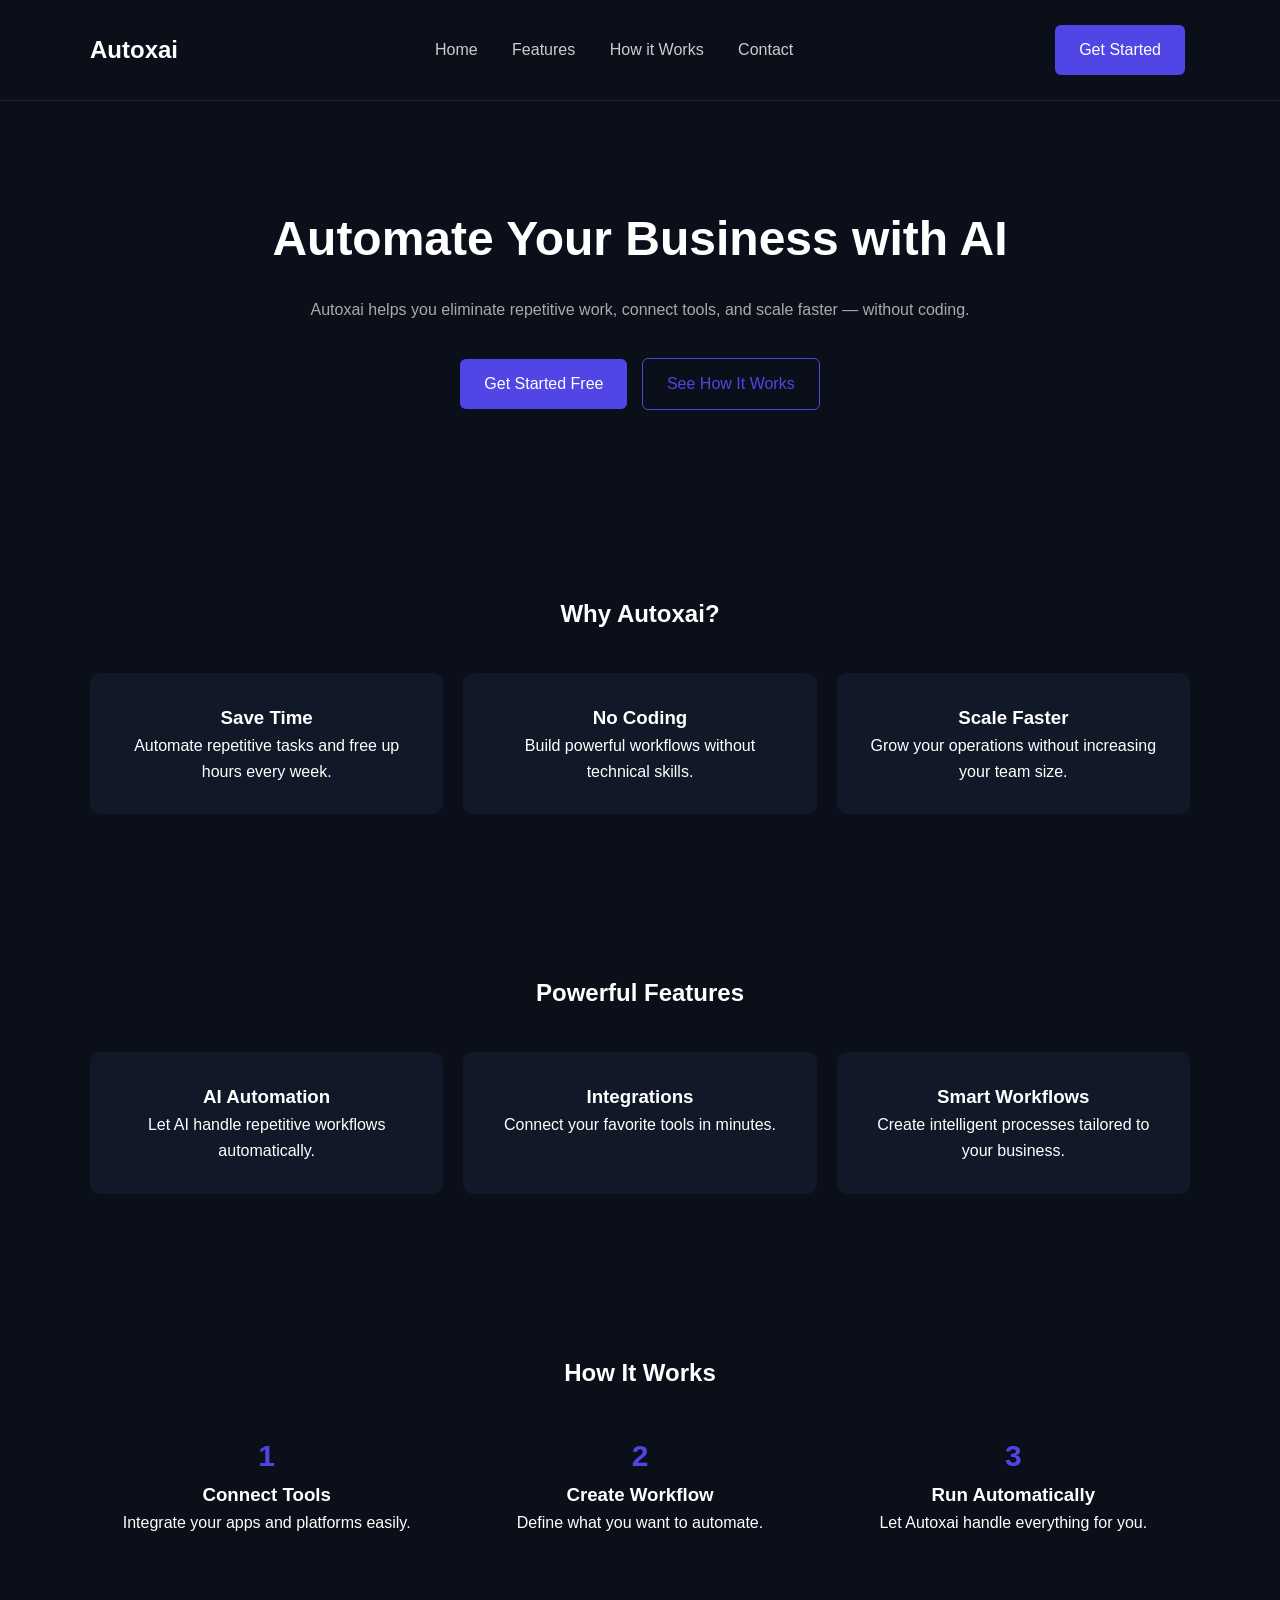
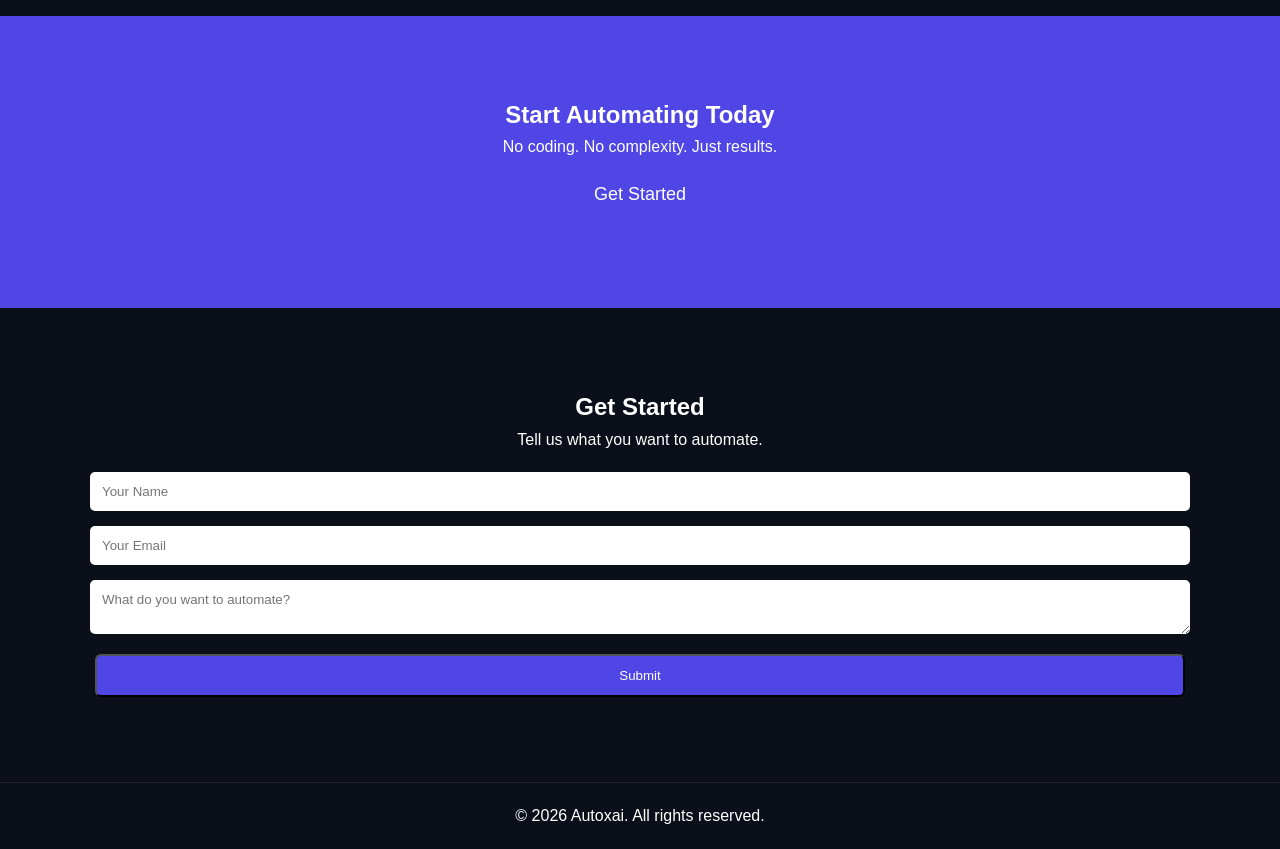
==== index.html @ 062aadf1 "New high converting homepage" ====
<!DOCTYPE html>
<html lang="en">
<head>
  <meta charset="UTF-8" />
  <meta name="viewport" content="width=device-width, initial-scale=1.0"/>
  <title>Autoxai - AI Automation Platform</title>
  <meta name="description" content="Automate your workflows with AI. Save time, scale faster with Autoxai." />
  <link rel="stylesheet" href="css/style.css" />
</head>

<body>

<!-- NAVBAR -->
<header class="navbar">
  <div class="container nav-content">
    <h2 class="logo">Autoxai</h2>
    <nav>
      <a href="#">Home</a>
      <a href="#features">Features</a>
      <a href="#how">How it Works</a>
      <a href="#contact">Contact</a>
    </nav>
    <a href="#contact" class="btn primary">Get Started</a>
  </div>
</header>

<!-- HERO -->
<section class="hero">
  <div class="container hero-content">
    <h1>Automate Your Business with AI</h1>
    <p>
      Autoxai helps you eliminate repetitive work, connect tools, and scale faster — without coding.
    </p>
    <div class="hero-buttons">
      <a href="#contact" class="btn primary">Get Started Free</a>
      <a href="#how" class="btn secondary">See How It Works</a>
    </div>
  </div>
</section>

<!-- VALUE -->
<section class="value">
  <div class="container">
    <h2>Why Autoxai?</h2>
    <div class="value-grid">
      <div class="card">
        <h3>Save Time</h3>
        <p>Automate repetitive tasks and free up hours every week.</p>
      </div>
      <div class="card">
        <h3>No Coding</h3>
        <p>Build powerful workflows without technical skills.</p>
      </div>
      <div class="card">
        <h3>Scale Faster</h3>
        <p>Grow your operations without increasing your team size.</p>
      </div>
    </div>
  </div>
</section>

<!-- FEATURES -->
<section id="features" class="features">
  <div class="container">
    <h2>Powerful Features</h2>
    <div class="features-grid">
      <div class="card">
        <h3>AI Automation</h3>
        <p>Let AI handle repetitive workflows automatically.</p>
      </div>
      <div class="card">
        <h3>Integrations</h3>
        <p>Connect your favorite tools in minutes.</p>
      </div>
      <div class="card">
        <h3>Smart Workflows</h3>
        <p>Create intelligent processes tailored to your business.</p>
      </div>
    </div>
  </div>
</section>

<!-- HOW IT WORKS -->
<section id="how" class="how">
  <div class="container">
    <h2>How It Works</h2>
    <div class="steps">
      <div class="step">
        <span>1</span>
        <h3>Connect Tools</h3>
        <p>Integrate your apps and platforms easily.</p>
      </div>
      <div class="step">
        <span>2</span>
        <h3>Create Workflow</h3>
        <p>Define what you want to automate.</p>
      </div>
      <div class="step">
        <span>3</span>
        <h3>Run Automatically</h3>
        <p>Let Autoxai handle everything for you.</p>
      </div>
    </div>
  </div>
</section>

<!-- CTA -->
<section class="cta">
  <div class="container">
    <h2>Start Automating Today</h2>
    <p>No coding. No complexity. Just results.</p>
    <a href="#contact" class="btn primary large">Get Started</a>
  </div>
</section>

<!-- CONTACT -->
<section id="contact" class="contact">
  <div class="container">
    <h2>Get Started</h2>
    <p>Tell us what you want to automate.</p>

    <form id="contactForm">
      <input type="text" placeholder="Your Name" required />
      <input type="email" placeholder="Your Email" required />
      <textarea placeholder="What do you want to automate?" required></textarea>
      <button type="submit" class="btn primary">Submit</button>
    </form>
  </div>
</section>

<!-- FOOTER -->
<footer>
  <div class="container">
    <p>© 2026 Autoxai. All rights reserved.</p>
  </div>
</footer>

<script src="js/script.js"></script>
</body>
</html>
---- css/style.css ----
* {
  margin: 0;
  padding: 0;
  box-sizing: border-box;
  font-family: Arial, sans-serif;
}

body {
  background: #0b0f19;
  color: #fff;
  line-height: 1.6;
}

.container {
  width: 90%;
  max-width: 1100px;
  margin: auto;
}

.navbar {
  background: #0b0f19;
  padding: 20px 0;
  border-bottom: 1px solid #222;
}

.nav-content {
  display: flex;
  justify-content: space-between;
  align-items: center;
}

nav a {
  margin: 0 15px;
  color: #ccc;
  text-decoration: none;
}

nav a:hover {
  color: #fff;
}

.logo {
  color: #fff;
}

.hero {
  text-align: center;
  padding: 100px 20px;
}

.hero h1 {
  font-size: 48px;
  margin-bottom: 20px;
}

.hero p {
  color: #aaa;
  margin-bottom: 30px;
}

.btn {
  padding: 12px 24px;
  text-decoration: none;
  border-radius: 6px;
  margin: 5px;
  display: inline-block;
}

.primary {
  background: #4f46e5;
  color: #fff;
}

.secondary {
  border: 1px solid #4f46e5;
  color: #4f46e5;
}

.large {
  padding: 15px 35px;
  font-size: 18px;
}

.value, .features, .how, .cta, .contact {
  padding: 80px 20px;
  text-align: center;
}

.value-grid, .features-grid {
  display: flex;
  gap: 20px;
  margin-top: 40px;
}

.card {
  background: #111827;
  padding: 30px;
  border-radius: 10px;
  flex: 1;
}

.steps {
  display: flex;
  gap: 20px;
  margin-top: 40px;
}

.step {
  flex: 1;
}

.step span {
  font-size: 30px;
  font-weight: bold;
  color: #4f46e5;
}

.cta {
  background: #4f46e5;
}

.contact form {
  display: flex;
  flex-direction: column;
  gap: 15px;
  margin-top: 20px;
}

input, textarea {
  padding: 12px;
  border-radius: 5px;
  border: none;
}

footer {
  text-align: center;
  padding: 20px;
  border-top: 1px solid #222;
}
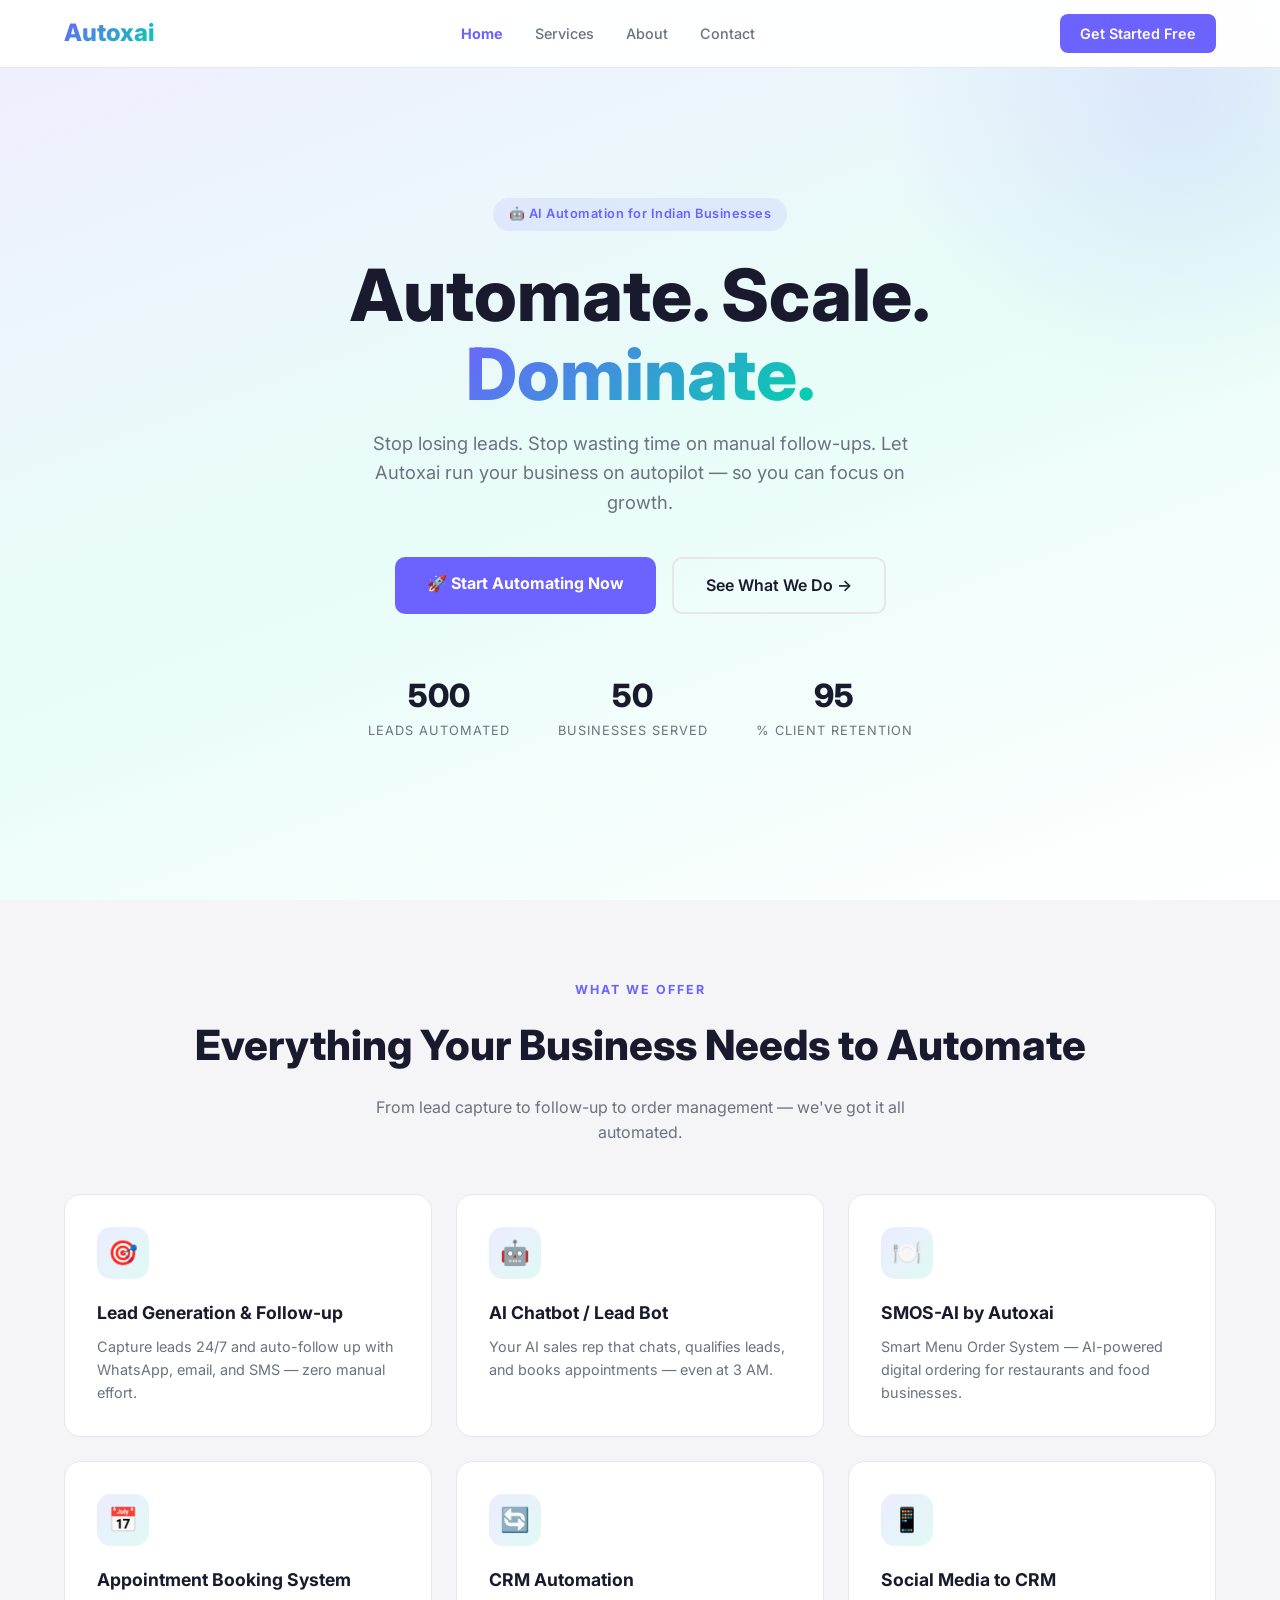
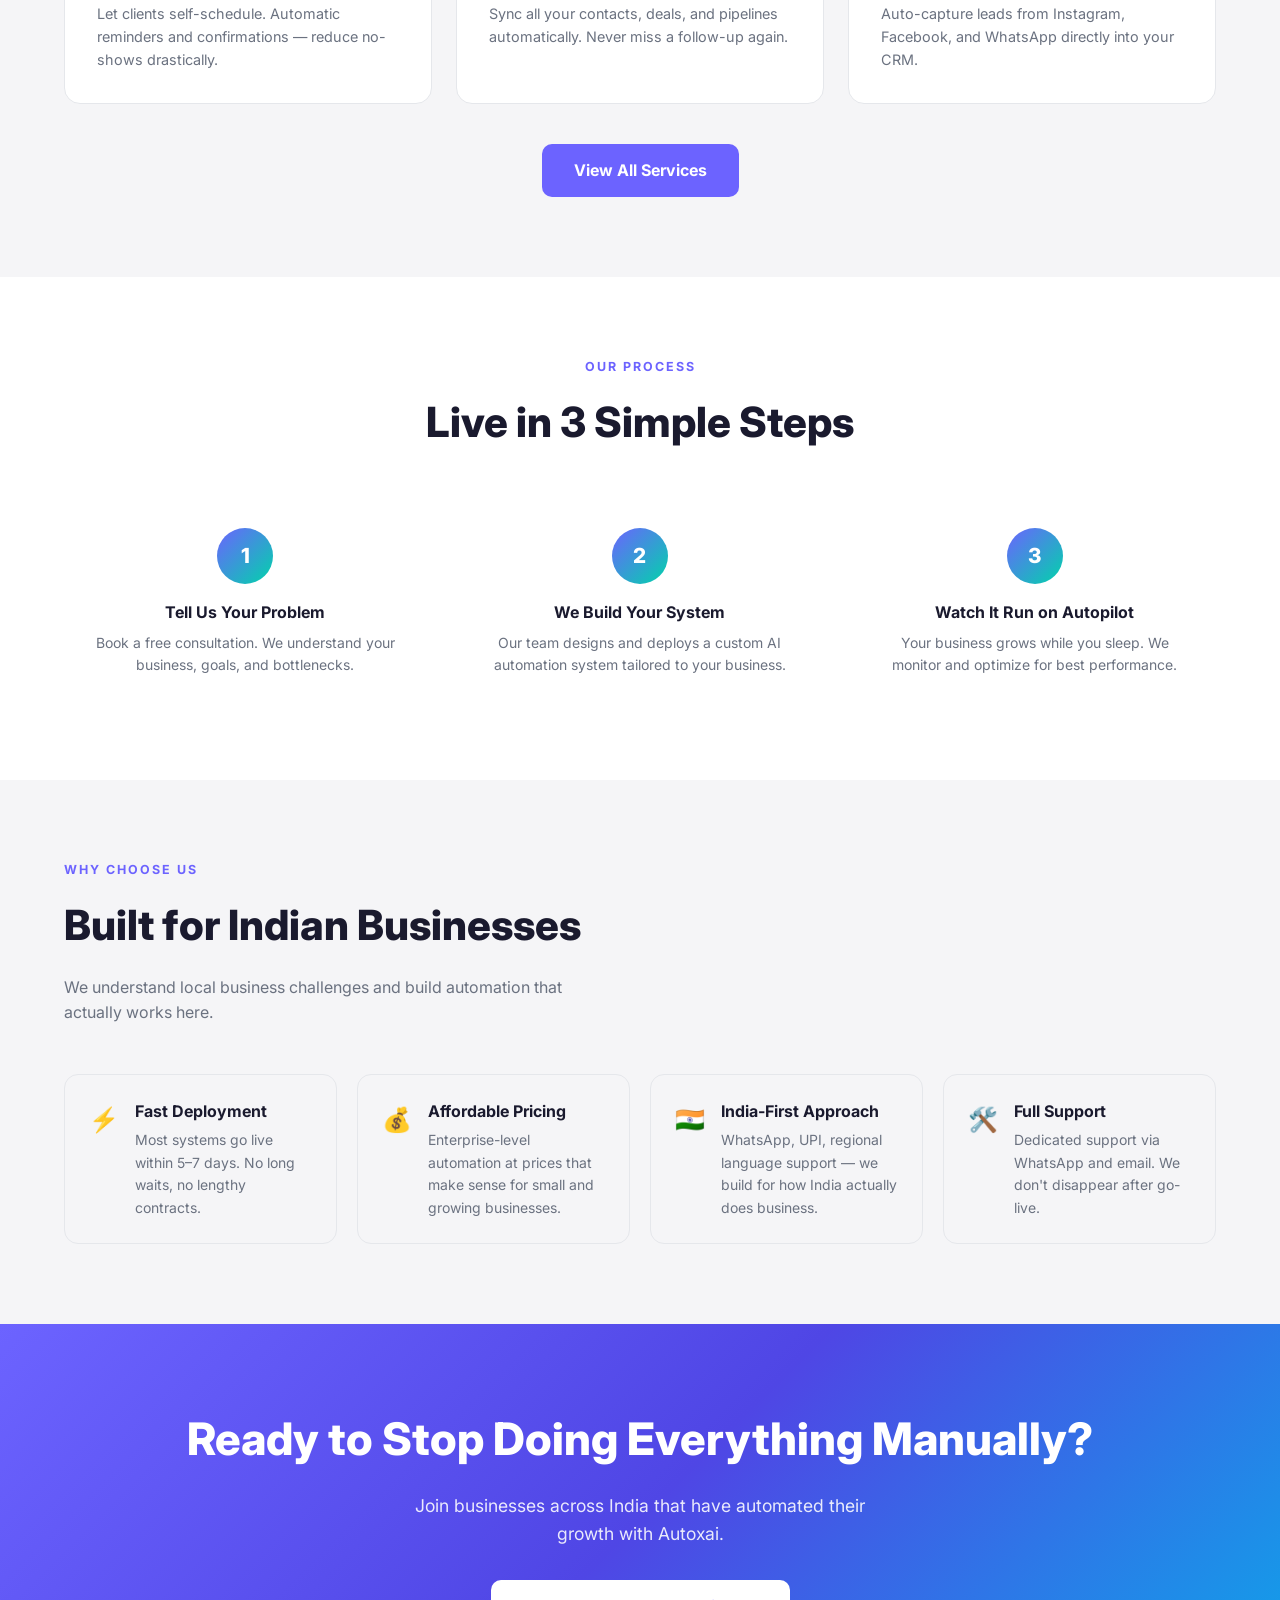
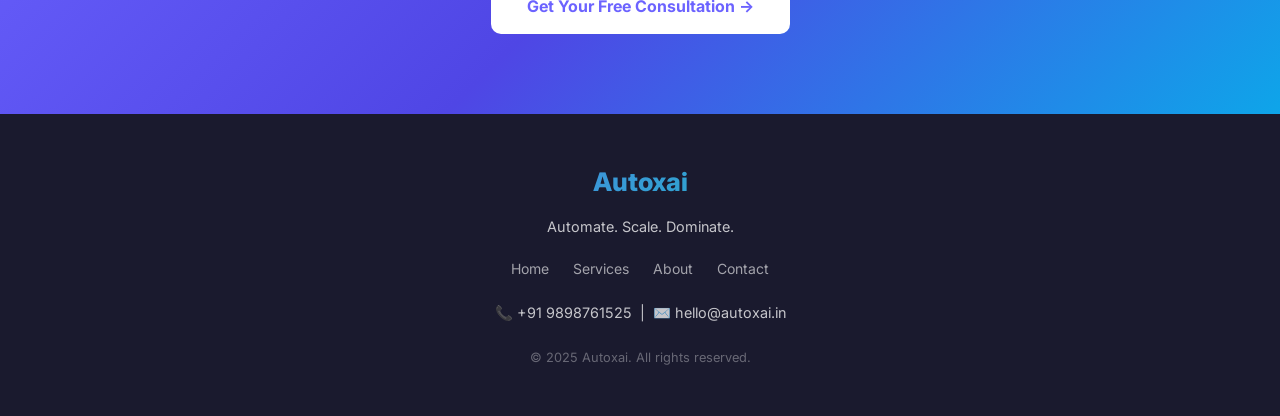
==== commit 67bc7860: "full website updated" ====
--- a/index.html
+++ b/index.html
@@ -2,137 +2,182 @@
 <html lang="en">
 <head>
   <meta charset="UTF-8" />
-  <meta name="viewport" content="width=device-width, initial-scale=1.0"/>
-  <title>Autoxai - AI Automation Platform</title>
-  <meta name="description" content="Automate your workflows with AI. Save time, scale faster with Autoxai." />
+  <meta name="viewport" content="width=device-width, initial-scale=1.0" />
+  <title>Autoxai — Automate. Scale. Dominate.</title>
+  <meta name="description" content="Autoxai helps Indian businesses automate lead generation, chatbots, CRM, and more with AI-powered solutions." />
   <link rel="stylesheet" href="css/style.css" />
+  <link rel="preconnect" href="https://fonts.googleapis.com" />
+  <link href="https://fonts.googleapis.com/css2?family=Inter:wght@400;500;600;700;800&display=swap" rel="stylesheet" />
 </head>
-
 <body>
 
-<!-- NAVBAR -->
-<header class="navbar">
-  <div class="container nav-content">
-    <h2 class="logo">Autoxai</h2>
-    <nav>
-      <a href="#">Home</a>
-      <a href="#features">Features</a>
-      <a href="#how">How it Works</a>
-      <a href="#contact">Contact</a>
-    </nav>
-    <a href="#contact" class="btn primary">Get Started</a>
-  </div>
-</header>
+<nav>
+  <a href="index.html" class="logo">Autox<span style="color:var(--accent2)">ai</span></a>
+  <ul class="nav-links">
+    <li><a href="index.html">Home</a></li>
+    <li><a href="services.html">Services</a></li>
+    <li><a href="about.html">About</a></li>
+    <li><a href="contact.html">Contact</a></li>
+  </ul>
+  <a href="https://forms.gle/krrC5YGLVL2bGuEB9" target="_blank" class="nav-cta">Get Started Free</a>
+  <button class="hamburger" aria-label="Menu">
+    <span></span><span></span><span></span>
+  </button>
+</nav>
 
 <!-- HERO -->
 <section class="hero">
-  <div class="container hero-content">
-    <h1>Automate Your Business with AI</h1>
-    <p>
-      Autoxai helps you eliminate repetitive work, connect tools, and scale faster — without coding.
-    </p>
-    <div class="hero-buttons">
-      <a href="#contact" class="btn primary">Get Started Free</a>
-      <a href="#how" class="btn secondary">See How It Works</a>
+  <div>
+    <div class="hero-badge">🤖 AI Automation for Indian Businesses</div>
+    <h1>Automate. Scale.<br /><span>Dominate.</span></h1>
+    <p>Stop losing leads. Stop wasting time on manual follow-ups. Let Autoxai run your business on autopilot — so you can focus on growth.</p>
+    <div class="hero-btns">
+      <a href="https://forms.gle/krrC5YGLVL2bGuEB9" target="_blank" class="btn-primary">🚀 Start Automating Now</a>
+      <a href="services.html" class="btn-secondary">See What We Do →</a>
     </div>
-  </div>
-</section>
-
-<!-- VALUE -->
-<section class="value">
-  <div class="container">
-    <h2>Why Autoxai?</h2>
-    <div class="value-grid">
-      <div class="card">
-        <h3>Save Time</h3>
-        <p>Automate repetitive tasks and free up hours every week.</p>
+    <div class="hero-stats">
+      <div class="stat-item">
+        <div class="stat-num" data-target="500">0</div>
+        <div class="stat-label">Leads Automated</div>
       </div>
-      <div class="card">
-        <h3>No Coding</h3>
-        <p>Build powerful workflows without technical skills.</p>
+      <div class="stat-item">
+        <div class="stat-num" data-target="50">0</div>
+        <div class="stat-label">Businesses Served</div>
       </div>
-      <div class="card">
-        <h3>Scale Faster</h3>
-        <p>Grow your operations without increasing your team size.</p>
+      <div class="stat-item">
+        <div class="stat-num" data-target="95">0</div>
+        <div class="stat-label">% Client Retention</div>
       </div>
     </div>
   </div>
 </section>
 
-<!-- FEATURES -->
-<section id="features" class="features">
-  <div class="container">
-    <h2>Powerful Features</h2>
-    <div class="features-grid">
-      <div class="card">
-        <h3>AI Automation</h3>
-        <p>Let AI handle repetitive workflows automatically.</p>
+<!-- SERVICES PREVIEW -->
+<section class="services-bg">
+  <div class="section-head center">
+    <div class="section-label">What We Offer</div>
+    <h2 class="section-title">Everything Your Business Needs to Automate</h2>
+    <p class="section-sub">From lead capture to follow-up to order management — we've got it all automated.</p>
+  </div>
+  <div class="services-grid">
+    <div class="service-card">
+      <div class="service-icon">🎯</div>
+      <h3>Lead Generation & Follow-up</h3>
+      <p>Capture leads 24/7 and auto-follow up with WhatsApp, email, and SMS — zero manual effort.</p>
+    </div>
+    <div class="service-card">
+      <div class="service-icon">🤖</div>
+      <h3>AI Chatbot / Lead Bot</h3>
+      <p>Your AI sales rep that chats, qualifies leads, and books appointments — even at 3 AM.</p>
+    </div>
+    <div class="service-card">
+      <div class="service-icon">🍽️</div>
+      <h3>SMOS-AI by Autoxai</h3>
+      <p>Smart Menu Order System — AI-powered digital ordering for restaurants and food businesses.</p>
+    </div>
+    <div class="service-card">
+      <div class="service-icon">📅</div>
+      <h3>Appointment Booking System</h3>
+      <p>Let clients self-schedule. Automatic reminders and confirmations — reduce no-shows drastically.</p>
+    </div>
+    <div class="service-card">
+      <div class="service-icon">🔄</div>
+      <h3>CRM Automation</h3>
+      <p>Sync all your contacts, deals, and pipelines automatically. Never miss a follow-up again.</p>
+    </div>
+    <div class="service-card">
+      <div class="service-icon">📱</div>
+      <h3>Social Media to CRM</h3>
+      <p>Auto-capture leads from Instagram, Facebook, and WhatsApp directly into your CRM.</p>
+    </div>
+  </div>
+  <div style="text-align:center; margin-top:2.5rem;">
+    <a href="services.html" class="btn-primary">View All Services</a>
+  </div>
+</section>
+
+<!-- HOW IT WORKS -->
+<section>
+  <div class="section-head center">
+    <div class="section-label">Our Process</div>
+    <h2 class="section-title">Live in 3 Simple Steps</h2>
+  </div>
+  <div class="steps">
+    <div class="step">
+      <div class="step-num">1</div>
+      <h3>Tell Us Your Problem</h3>
+      <p>Book a free consultation. We understand your business, goals, and bottlenecks.</p>
+    </div>
+    <div class="step">
+      <div class="step-num">2</div>
+      <h3>We Build Your System</h3>
+      <p>Our team designs and deploys a custom AI automation system tailored to your business.</p>
+    </div>
+    <div class="step">
+      <div class="step-num">3</div>
+      <h3>Watch It Run on Autopilot</h3>
+      <p>Your business grows while you sleep. We monitor and optimize for best performance.</p>
+    </div>
+  </div>
+</section>
+
+<!-- WHY AUTOXAI -->
+<section class="services-bg">
+  <div class="section-head">
+    <div class="section-label">Why Choose Us</div>
+    <h2 class="section-title">Built for Indian Businesses</h2>
+    <p class="section-sub">We understand local business challenges and build automation that actually works here.</p>
+  </div>
+  <div class="why-grid">
+    <div class="why-card">
+      <div class="why-icon">⚡</div>
+      <div>
+        <h4>Fast Deployment</h4>
+        <p>Most systems go live within 5–7 days. No long waits, no lengthy contracts.</p>
       </div>
-      <div class="card">
-        <h3>Integrations</h3>
-        <p>Connect your favorite tools in minutes.</p>
+    </div>
+    <div class="why-card">
+      <div class="why-icon">💰</div>
+      <div>
+        <h4>Affordable Pricing</h4>
+        <p>Enterprise-level automation at prices that make sense for small and growing businesses.</p>
       </div>
-      <div class="card">
-        <h3>Smart Workflows</h3>
-        <p>Create intelligent processes tailored to your business.</p>
+    </div>
+    <div class="why-card">
+      <div class="why-icon">🇮🇳</div>
+      <div>
+        <h4>India-First Approach</h4>
+        <p>WhatsApp, UPI, regional language support — we build for how India actually does business.</p>
+      </div>
+    </div>
+    <div class="why-card">
+      <div class="why-icon">🛠️</div>
+      <div>
+        <h4>Full Support</h4>
+        <p>Dedicated support via WhatsApp and email. We don't disappear after go-live.</p>
       </div>
     </div>
   </div>
 </section>
 
-<!-- HOW IT WORKS -->
-<section id="how" class="how">
-  <div class="container">
-    <h2>How It Works</h2>
-    <div class="steps">
-      <div class="step">
-        <span>1</span>
-        <h3>Connect Tools</h3>
-        <p>Integrate your apps and platforms easily.</p>
-      </div>
-      <div class="step">
-        <span>2</span>
-        <h3>Create Workflow</h3>
-        <p>Define what you want to automate.</p>
-      </div>
-      <div class="step">
-        <span>3</span>
-        <h3>Run Automatically</h3>
-        <p>Let Autoxai handle everything for you.</p>
-      </div>
-    </div>
-  </div>
+<!-- CTA STRIP -->
+<section class="cta-section">
+  <h2>Ready to Stop Doing Everything Manually?</h2>
+  <p>Join businesses across India that have automated their growth with Autoxai.</p>
+  <a href="https://forms.gle/krrC5YGLVL2bGuEB9" target="_blank" class="btn-white">Get Your Free Consultation →</a>
 </section>
 
-<!-- CTA -->
-<section class="cta">
-  <div class="container">
-    <h2>Start Automating Today</h2>
-    <p>No coding. No complexity. Just results.</p>
-    <a href="#contact" class="btn primary large">Get Started</a>
+<footer>
+  <div class="footer-logo">Autoxai</div>
+  <p>Automate. Scale. Dominate.</p>
+  <div class="footer-links">
+    <a href="index.html">Home</a>
+    <a href="services.html">Services</a>
+    <a href="about.html">About</a>
+    <a href="contact.html">Contact</a>
   </div>
-</section>
-
-<!-- CONTACT -->
-<section id="contact" class="contact">
-  <div class="container">
-    <h2>Get Started</h2>
-    <p>Tell us what you want to automate.</p>
-
-    <form id="contactForm">
-      <input type="text" placeholder="Your Name" required />
-      <input type="email" placeholder="Your Email" required />
-      <textarea placeholder="What do you want to automate?" required></textarea>
-      <button type="submit" class="btn primary">Submit</button>
-    </form>
-  </div>
-</section>
-
-<!-- FOOTER -->
-<footer>
-  <div class="container">
-    <p>© 2026 Autoxai. All rights reserved.</p>
-  </div>
+  <p>📞 +91 9898761525 &nbsp;|&nbsp; ✉️ hello@autoxai.in</p>
+  <div class="footer-bottom">© 2025 Autoxai. All rights reserved.</div>
 </footer>
 
 <script src="js/script.js"></script>
--- a/css/style.css
+++ b/css/style.css
@@ -1,139 +1,348 @@
-* {
-  margin: 0;
-  padding: 0;
-  box-sizing: border-box;
-  font-family: Arial, sans-serif;
-}
+* { margin: 0; padding: 0; box-sizing: border-box; }
+
+:root {
+  --black: #0a0a0a;
+  --white: #ffffff;
+  --accent: #6c63ff;
+  --accent2: #00d4aa;
+  --gray: #f5f5f7;
+  --text: #1a1a2e;
+  --muted: #6b7280;
+  --card-bg: #ffffff;
+  --border: #e5e7eb;
+}
+
+html { scroll-behavior: smooth; }
 
 body {
-  background: #0b0f19;
-  color: #fff;
+  font-family: 'Inter', -apple-system, sans-serif;
+  color: var(--text);
+  background: var(--white);
   line-height: 1.6;
 }
 
-.container {
-  width: 90%;
-  max-width: 1100px;
-  margin: auto;
-}
-
-.navbar {
-  background: #0b0f19;
-  padding: 20px 0;
-  border-bottom: 1px solid #222;
-}
-
-.nav-content {
-  display: flex;
-  justify-content: space-between;
-  align-items: center;
-}
-
-nav a {
-  margin: 0 15px;
-  color: #ccc;
-  text-decoration: none;
-}
-
-nav a:hover {
-  color: #fff;
+a { text-decoration: none; color: inherit; }
+img { max-width: 100%; }
+
+/* NAV */
+nav {
+  position: fixed; top: 0; width: 100%; z-index: 999;
+  background: rgba(255,255,255,0.95);
+  backdrop-filter: blur(12px);
+  border-bottom: 1px solid var(--border);
+  padding: 0 5%;
+  display: flex; align-items: center; justify-content: space-between;
+  height: 68px;
 }
 
 .logo {
-  color: #fff;
-}
-
+  font-size: 1.5rem; font-weight: 800;
+  background: linear-gradient(135deg, var(--accent), var(--accent2));
+  -webkit-background-clip: text; -webkit-text-fill-color: transparent;
+  background-clip: text;
+}
+
+.nav-links { display: flex; gap: 2rem; list-style: none; }
+.nav-links a { font-size: 0.9rem; font-weight: 500; color: var(--muted); transition: color 0.2s; }
+.nav-links a:hover { color: var(--accent); }
+
+.nav-cta {
+  background: var(--accent); color: white;
+  padding: 0.5rem 1.25rem; border-radius: 8px;
+  font-size: 0.9rem; font-weight: 600;
+  transition: transform 0.2s, box-shadow 0.2s;
+}
+.nav-cta:hover { transform: translateY(-1px); box-shadow: 0 4px 20px rgba(108,99,255,0.35); }
+
+.hamburger { display: none; flex-direction: column; gap: 5px; cursor: pointer; background: none; border: none; }
+.hamburger span { width: 24px; height: 2px; background: var(--text); border-radius: 2px; transition: 0.3s; }
+
+/* HERO */
 .hero {
-  text-align: center;
-  padding: 100px 20px;
+  min-height: 100vh;
+  display: flex; align-items: center; justify-content: center;
+  text-align: center;
+  padding: 100px 5% 60px;
+  background: linear-gradient(160deg, #f0eeff 0%, #e8fdf8 50%, #ffffff 100%);
+  position: relative; overflow: hidden;
+}
+
+.hero::before {
+  content: '';
+  position: absolute; top: -200px; right: -200px;
+  width: 600px; height: 600px;
+  background: radial-gradient(circle, rgba(108,99,255,0.12) 0%, transparent 70%);
+  border-radius: 50%;
+}
+
+.hero-badge {
+  display: inline-flex; align-items: center; gap: 6px;
+  background: rgba(108,99,255,0.1); color: var(--accent);
+  padding: 6px 16px; border-radius: 100px;
+  font-size: 0.8rem; font-weight: 600; letter-spacing: 0.5px;
+  margin-bottom: 1.5rem;
 }
 
 .hero h1 {
-  font-size: 48px;
-  margin-bottom: 20px;
+  font-size: clamp(2.5rem, 6vw, 4.5rem);
+  font-weight: 800; line-height: 1.1;
+  color: var(--text);
+  margin-bottom: 1rem;
+}
+
+.hero h1 span {
+  background: linear-gradient(135deg, var(--accent), var(--accent2));
+  -webkit-background-clip: text; -webkit-text-fill-color: transparent;
+  background-clip: text;
 }
 
 .hero p {
-  color: #aaa;
-  margin-bottom: 30px;
-}
-
-.btn {
-  padding: 12px 24px;
-  text-decoration: none;
-  border-radius: 6px;
-  margin: 5px;
+  font-size: 1.15rem; color: var(--muted);
+  max-width: 560px; margin: 0 auto 2.5rem;
+}
+
+.hero-btns { display: flex; gap: 1rem; justify-content: center; flex-wrap: wrap; }
+
+.btn-primary {
+  background: var(--accent); color: white;
+  padding: 0.85rem 2rem; border-radius: 10px;
+  font-weight: 700; font-size: 1rem;
+  transition: transform 0.2s, box-shadow 0.2s;
   display: inline-block;
 }
-
-.primary {
-  background: #4f46e5;
-  color: #fff;
-}
-
-.secondary {
-  border: 1px solid #4f46e5;
-  color: #4f46e5;
-}
-
-.large {
-  padding: 15px 35px;
-  font-size: 18px;
-}
-
-.value, .features, .how, .cta, .contact {
-  padding: 80px 20px;
-  text-align: center;
-}
-
-.value-grid, .features-grid {
-  display: flex;
-  gap: 20px;
-  margin-top: 40px;
-}
-
-.card {
-  background: #111827;
-  padding: 30px;
-  border-radius: 10px;
-  flex: 1;
-}
-
-.steps {
-  display: flex;
-  gap: 20px;
-  margin-top: 40px;
-}
-
-.step {
-  flex: 1;
-}
-
-.step span {
-  font-size: 30px;
-  font-weight: bold;
-  color: #4f46e5;
-}
-
-.cta {
-  background: #4f46e5;
-}
-
-.contact form {
-  display: flex;
-  flex-direction: column;
-  gap: 15px;
-  margin-top: 20px;
-}
-
-input, textarea {
-  padding: 12px;
-  border-radius: 5px;
-  border: none;
-}
-
+.btn-primary:hover { transform: translateY(-2px); box-shadow: 0 8px 30px rgba(108,99,255,0.4); }
+
+.btn-secondary {
+  background: transparent; color: var(--text);
+  padding: 0.85rem 2rem; border-radius: 10px;
+  font-weight: 600; font-size: 1rem;
+  border: 2px solid var(--border);
+  transition: border-color 0.2s, color 0.2s;
+  display: inline-block;
+}
+.btn-secondary:hover { border-color: var(--accent); color: var(--accent); }
+
+.hero-stats {
+  display: flex; gap: 3rem; justify-content: center;
+  margin-top: 3.5rem; flex-wrap: wrap;
+}
+
+.stat-item { text-align: center; }
+.stat-num { font-size: 2rem; font-weight: 800; color: var(--text); }
+.stat-label { font-size: 0.8rem; color: var(--muted); text-transform: uppercase; letter-spacing: 1px; }
+
+/* SECTIONS */
+section { padding: 80px 5%; }
+
+.section-label {
+  font-size: 0.78rem; font-weight: 700; letter-spacing: 2px;
+  text-transform: uppercase; color: var(--accent);
+  margin-bottom: 0.75rem;
+}
+
+.section-title {
+  font-size: clamp(1.8rem, 4vw, 2.6rem);
+  font-weight: 800; color: var(--text);
+  margin-bottom: 1rem;
+}
+
+.section-sub {
+  font-size: 1rem; color: var(--muted);
+  max-width: 540px;
+}
+
+.section-head { margin-bottom: 3rem; }
+.center { text-align: center; }
+.center .section-sub { margin: 0 auto; }
+
+/* SERVICES */
+.services-bg { background: var(--gray); }
+
+.services-grid {
+  display: grid;
+  grid-template-columns: repeat(auto-fit, minmax(280px, 1fr));
+  gap: 1.5rem;
+}
+
+.service-card {
+  background: var(--white);
+  border: 1px solid var(--border);
+  border-radius: 16px;
+  padding: 2rem;
+  transition: transform 0.25s, box-shadow 0.25s;
+  position: relative; overflow: hidden;
+}
+.service-card::before {
+  content: '';
+  position: absolute; top: 0; left: 0; right: 0; height: 3px;
+  background: linear-gradient(90deg, var(--accent), var(--accent2));
+  opacity: 0; transition: opacity 0.25s;
+}
+.service-card:hover { transform: translateY(-6px); box-shadow: 0 20px 50px rgba(0,0,0,0.08); }
+.service-card:hover::before { opacity: 1; }
+
+.service-icon {
+  width: 52px; height: 52px; border-radius: 14px;
+  background: linear-gradient(135deg, rgba(108,99,255,0.12), rgba(0,212,170,0.12));
+  display: flex; align-items: center; justify-content: center;
+  font-size: 1.5rem; margin-bottom: 1.25rem;
+}
+
+.service-card h3 { font-size: 1.1rem; font-weight: 700; margin-bottom: 0.5rem; }
+.service-card p { font-size: 0.9rem; color: var(--muted); line-height: 1.6; }
+
+/* HOW IT WORKS */
+.steps { display: grid; grid-template-columns: repeat(auto-fit, minmax(220px, 1fr)); gap: 2rem; margin-top: 3rem; }
+
+.step { text-align: center; padding: 1.5rem; }
+.step-num {
+  width: 56px; height: 56px; border-radius: 50%;
+  background: linear-gradient(135deg, var(--accent), var(--accent2));
+  color: white; font-size: 1.3rem; font-weight: 800;
+  display: flex; align-items: center; justify-content: center;
+  margin: 0 auto 1rem;
+}
+.step h3 { font-size: 1rem; font-weight: 700; margin-bottom: 0.4rem; }
+.step p { font-size: 0.875rem; color: var(--muted); }
+
+/* WHY US */
+.why-grid { display: grid; grid-template-columns: repeat(auto-fit, minmax(250px, 1fr)); gap: 1.25rem; }
+
+.why-card {
+  padding: 1.5rem; border-radius: 14px;
+  border: 1px solid var(--border);
+  display: flex; gap: 1rem; align-items: flex-start;
+}
+.why-icon { font-size: 1.5rem; flex-shrink: 0; margin-top: 2px; }
+.why-card h4 { font-weight: 700; margin-bottom: 0.3rem; }
+.why-card p { font-size: 0.875rem; color: var(--muted); }
+
+/* CTA SECTION */
+.cta-section {
+  background: linear-gradient(135deg, var(--accent) 0%, #4f46e5 50%, #0ea5e9 100%);
+  color: white; text-align: center;
+  padding: 80px 5%;
+}
+.cta-section h2 { font-size: clamp(1.8rem, 4vw, 2.8rem); font-weight: 800; margin-bottom: 1rem; }
+.cta-section p { font-size: 1.1rem; opacity: 0.88; max-width: 500px; margin: 0 auto 2rem; }
+.btn-white {
+  background: white; color: var(--accent);
+  padding: 0.9rem 2.25rem; border-radius: 10px;
+  font-weight: 700; font-size: 1rem;
+  display: inline-block; transition: transform 0.2s;
+}
+.btn-white:hover { transform: translateY(-2px); }
+
+/* CONTACT */
+.contact-grid {
+  display: grid;
+  grid-template-columns: 1fr 1.5fr;
+  gap: 4rem; align-items: start;
+}
+
+.contact-info h2 { font-size: 2rem; font-weight: 800; margin-bottom: 1rem; }
+.contact-info p { color: var(--muted); margin-bottom: 2rem; }
+
+.contact-detail { display: flex; gap: 1rem; align-items: center; margin-bottom: 1.25rem; }
+.contact-detail-icon {
+  width: 44px; height: 44px; border-radius: 12px;
+  background: rgba(108,99,255,0.1); color: var(--accent);
+  display: flex; align-items: center; justify-content: center;
+  font-size: 1.2rem; flex-shrink: 0;
+}
+.contact-detail-text span { display: block; font-size: 0.78rem; color: var(--muted); text-transform: uppercase; letter-spacing: 1px; }
+.contact-detail-text a, .contact-detail-text strong { font-weight: 600; color: var(--text); }
+
+.form-embed {
+  background: var(--gray);
+  border-radius: 20px;
+  overflow: hidden; min-height: 520px;
+}
+.form-embed iframe { width: 100%; height: 600px; border: none; }
+
+/* FOOTER */
 footer {
-  text-align: center;
-  padding: 20px;
-  border-top: 1px solid #222;
+  background: var(--text);
+  color: rgba(255,255,255,0.75);
+  padding: 3rem 5%;
+  text-align: center;
+}
+.footer-logo {
+  font-size: 1.6rem; font-weight: 800;
+  background: linear-gradient(135deg, var(--accent), var(--accent2));
+  -webkit-background-clip: text; -webkit-text-fill-color: transparent;
+  background-clip: text; margin-bottom: 0.75rem;
+}
+footer p { font-size: 0.9rem; margin-bottom: 0.4rem; }
+.footer-links { display: flex; gap: 1.5rem; justify-content: center; flex-wrap: wrap; margin: 1.25rem 0; }
+.footer-links a { font-size: 0.875rem; color: rgba(255,255,255,0.6); transition: color 0.2s; }
+.footer-links a:hover { color: white; }
+.footer-bottom { font-size: 0.8rem; opacity: 0.45; margin-top: 1.5rem; }
+
+/* ABOUT PAGE */
+.about-hero {
+  padding: 120px 5% 60px;
+  background: linear-gradient(160deg, #f0eeff 0%, #e8fdf8 100%);
+  text-align: center;
+}
+.about-body { max-width: 800px; margin: 0 auto; }
+.about-body p { font-size: 1.05rem; color: var(--muted); margin-bottom: 1.25rem; }
+.team-values { display: grid; grid-template-columns: repeat(auto-fit, minmax(200px, 1fr)); gap: 1.25rem; margin-top: 2rem; }
+.value-card { background: var(--gray); border-radius: 14px; padding: 1.5rem; text-align: center; }
+.value-card .icon { font-size: 2rem; margin-bottom: 0.75rem; }
+.value-card h4 { font-weight: 700; margin-bottom: 0.4rem; }
+.value-card p { font-size: 0.85rem; color: var(--muted); }
+
+/* SERVICES PAGE */
+.services-hero {
+  padding: 120px 5% 60px;
+  background: linear-gradient(160deg, #f0eeff 0%, #e8fdf8 100%);
+  text-align: center;
+}
+.services-detail { display: grid; gap: 1.5rem; max-width: 900px; margin: 0 auto; }
+.service-detail-card {
+  background: white; border: 1px solid var(--border);
+  border-radius: 16px; padding: 2rem;
+  display: grid; grid-template-columns: auto 1fr; gap: 1.5rem; align-items: start;
+  transition: box-shadow 0.25s;
+}
+.service-detail-card:hover { box-shadow: 0 10px 40px rgba(108,99,255,0.1); }
+.service-detail-icon {
+  width: 60px; height: 60px; border-radius: 16px;
+  background: linear-gradient(135deg, rgba(108,99,255,0.12), rgba(0,212,170,0.12));
+  display: flex; align-items: center; justify-content: center; font-size: 1.75rem;
+}
+.service-detail-card h3 { font-size: 1.2rem; font-weight: 700; margin-bottom: 0.5rem; }
+.service-detail-card p { font-size: 0.95rem; color: var(--muted); }
+.service-tag {
+  display: inline-block; background: rgba(108,99,255,0.08); color: var(--accent);
+  padding: 3px 10px; border-radius: 100px; font-size: 0.75rem; font-weight: 600;
+  margin-top: 0.75rem;
+}
+
+/* PAGE HERO generic */
+.page-hero {
+  padding: 120px 5% 60px;
+  background: linear-gradient(160deg, #f0eeff 0%, #e8fdf8 100%);
+  text-align: center;
+}
+
+/* MOBILE */
+@media (max-width: 768px) {
+  .nav-links, .nav-cta { display: none; }
+  .hamburger { display: flex; }
+
+  nav.open .nav-links {
+    display: flex; flex-direction: column;
+    position: absolute; top: 68px; left: 0; right: 0;
+    background: white; padding: 1.5rem 5%;
+    border-bottom: 1px solid var(--border);
+    gap: 1.25rem;
+  }
+  nav.open .nav-cta {
+    display: block; margin: 0 5% 1rem; text-align: center;
+  }
+
+  .contact-grid { grid-template-columns: 1fr; gap: 2rem; }
+  .hero-stats { gap: 1.5rem; }
 }
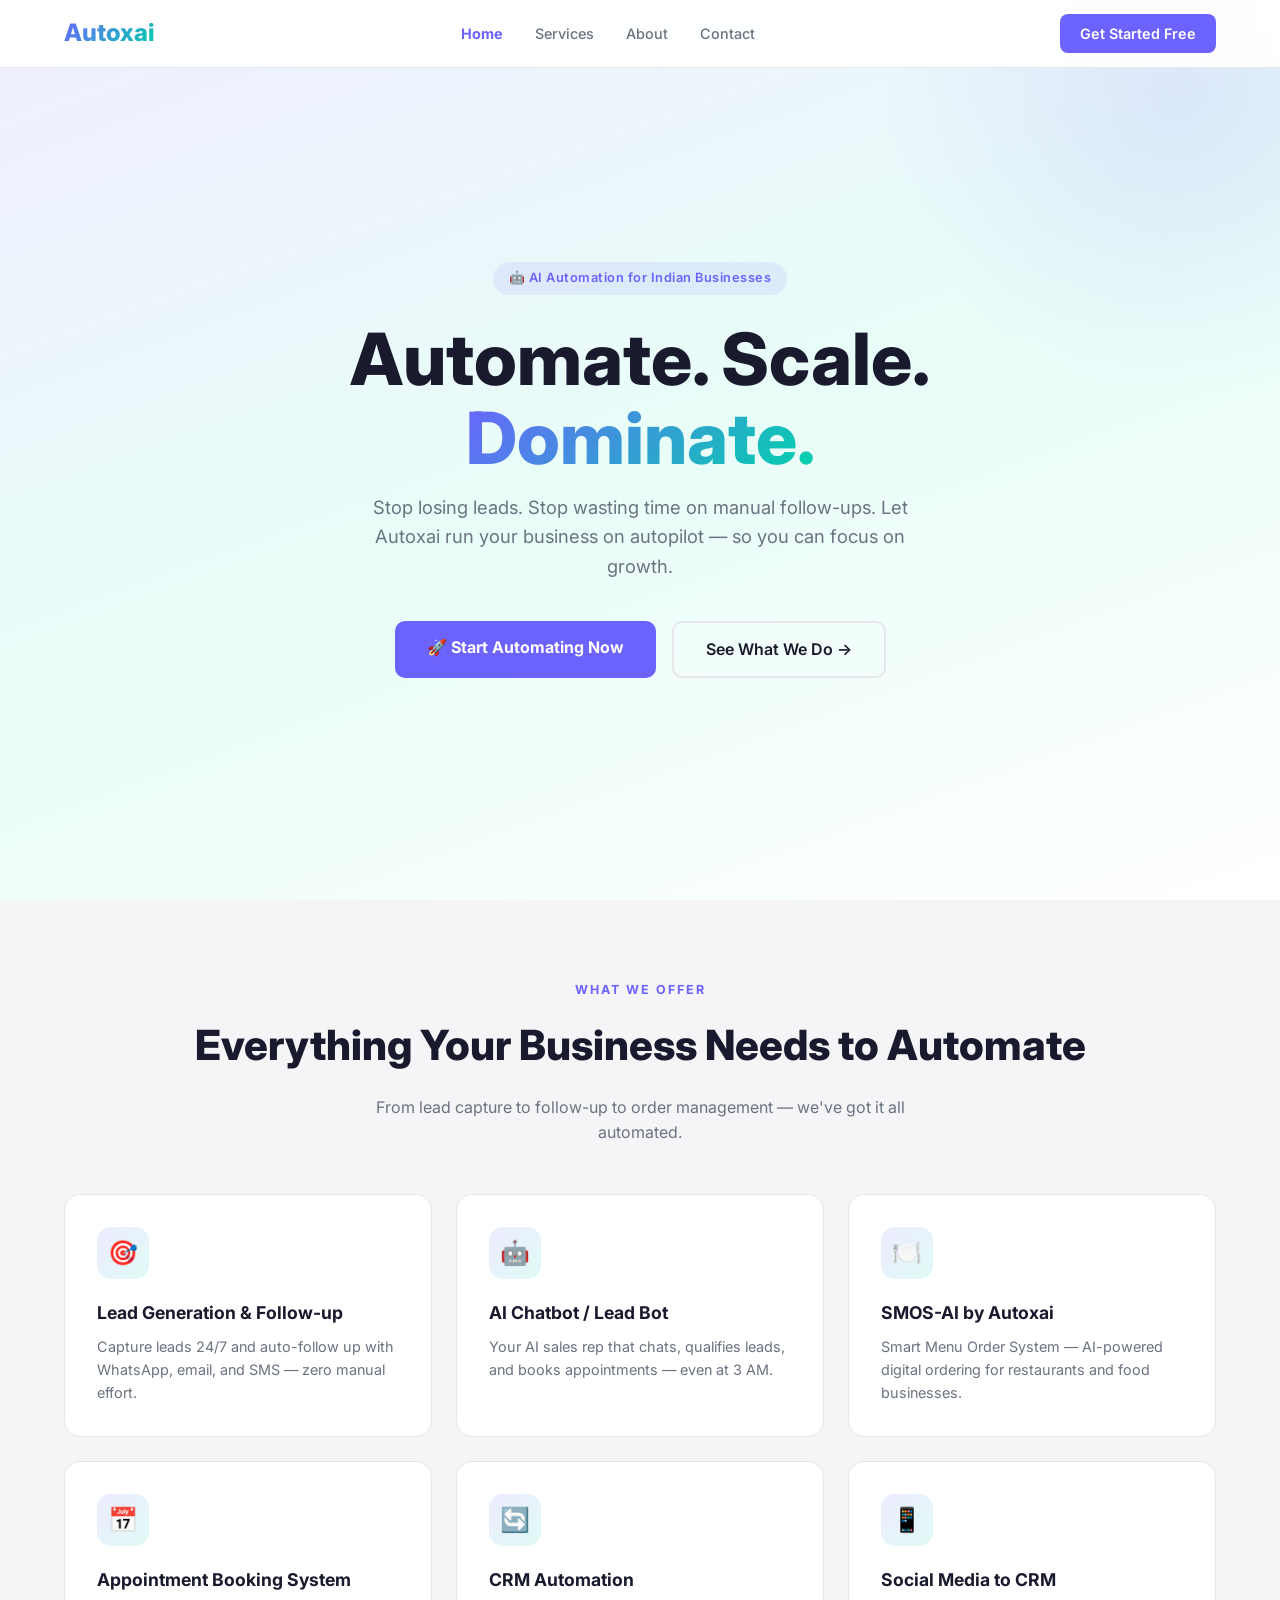
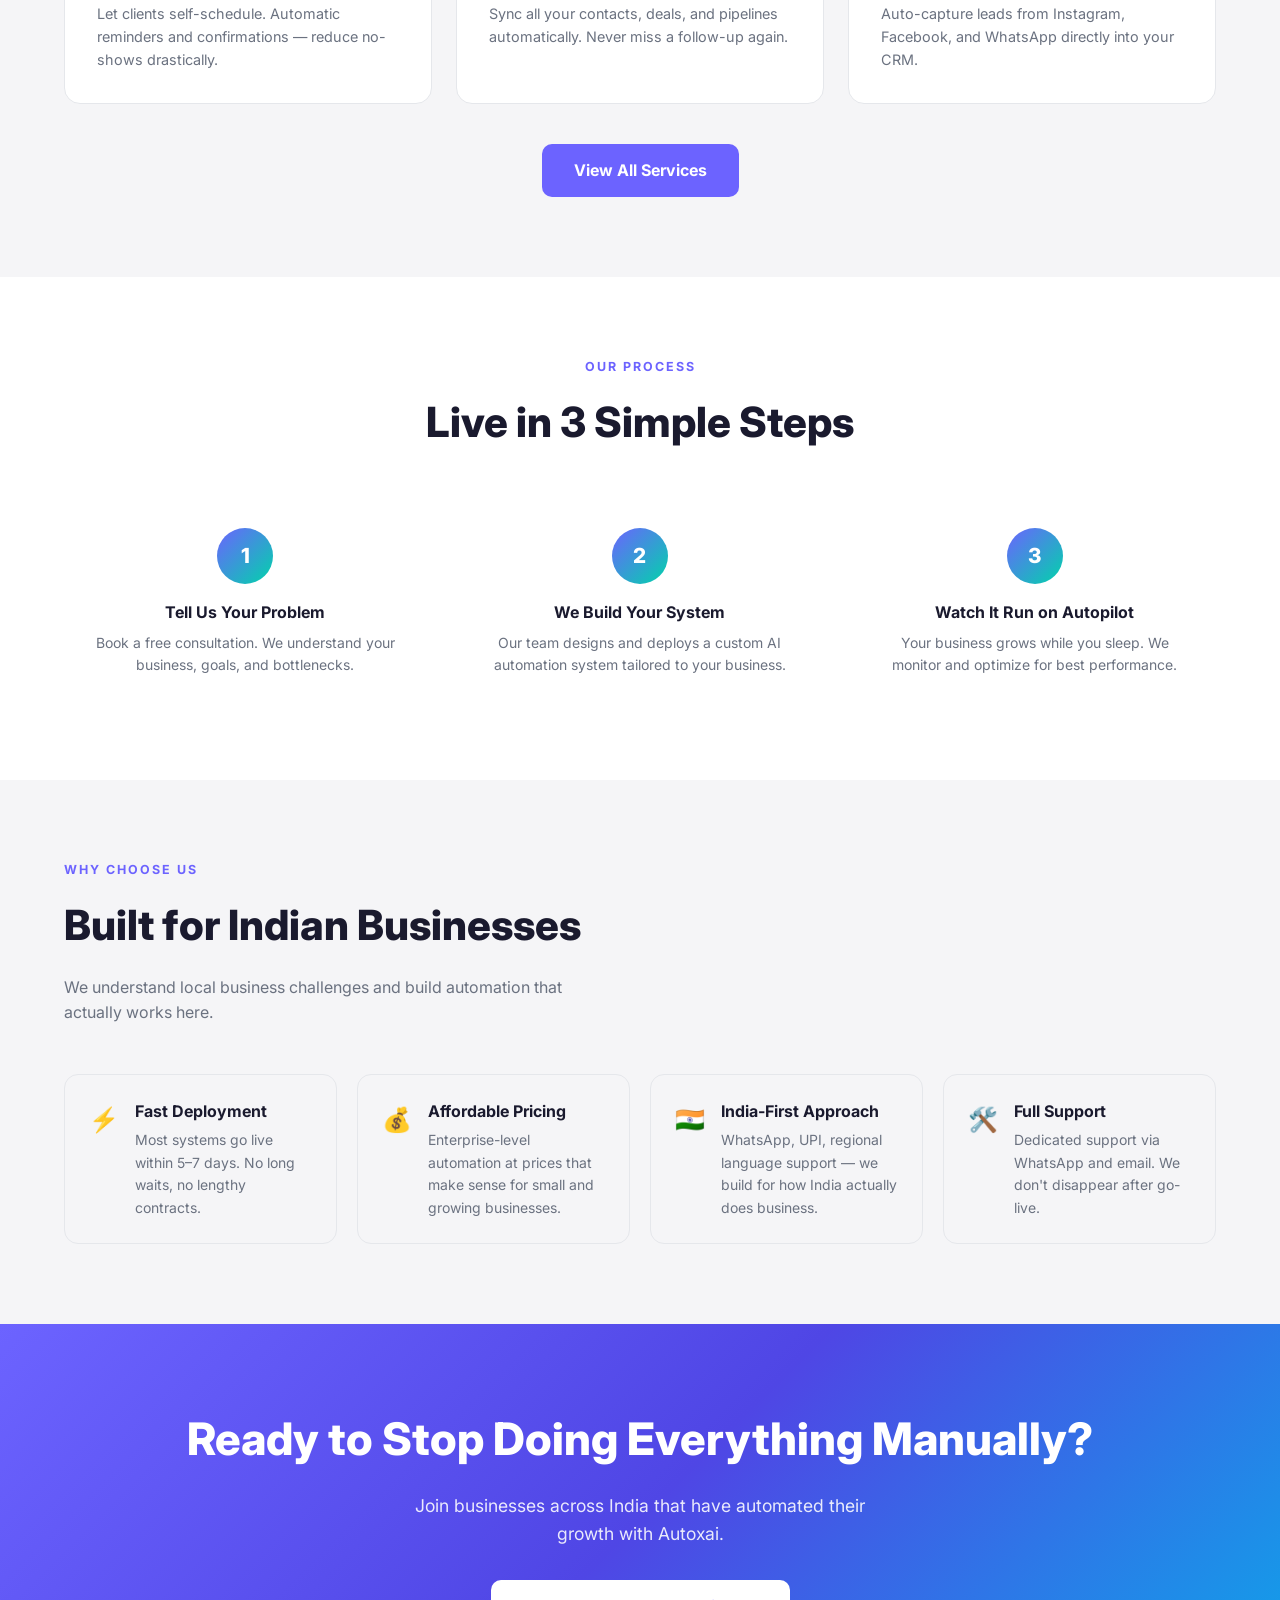
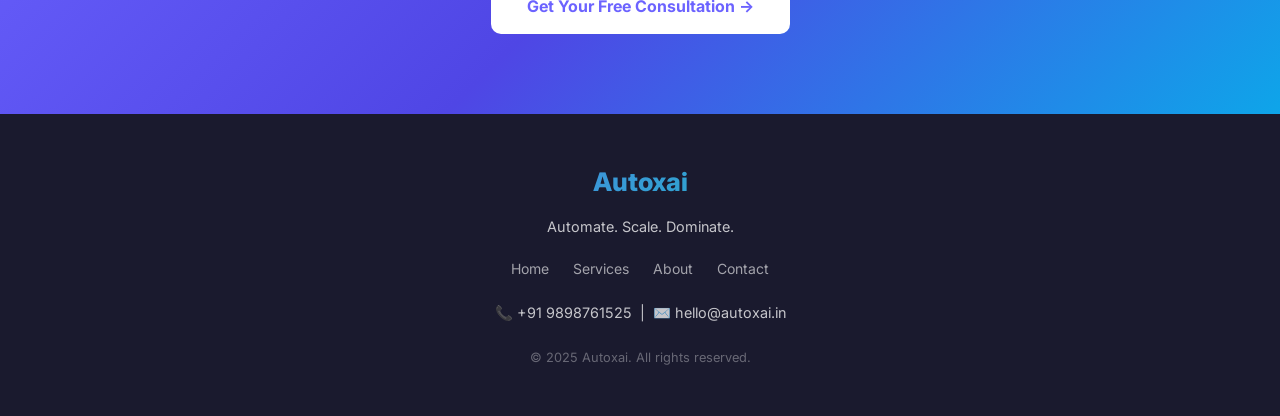
==== commit 077c7ee5: "removed fake data" ====
--- a/index.html
+++ b/index.html
@@ -34,20 +34,6 @@
     <div class="hero-btns">
       <a href="https://forms.gle/krrC5YGLVL2bGuEB9" target="_blank" class="btn-primary">🚀 Start Automating Now</a>
       <a href="services.html" class="btn-secondary">See What We Do →</a>
-    </div>
-    <div class="hero-stats">
-      <div class="stat-item">
-        <div class="stat-num" data-target="500">0</div>
-        <div class="stat-label">Leads Automated</div>
-      </div>
-      <div class="stat-item">
-        <div class="stat-num" data-target="50">0</div>
-        <div class="stat-label">Businesses Served</div>
-      </div>
-      <div class="stat-item">
-        <div class="stat-num" data-target="95">0</div>
-        <div class="stat-label">% Client Retention</div>
-      </div>
     </div>
   </div>
 </section>
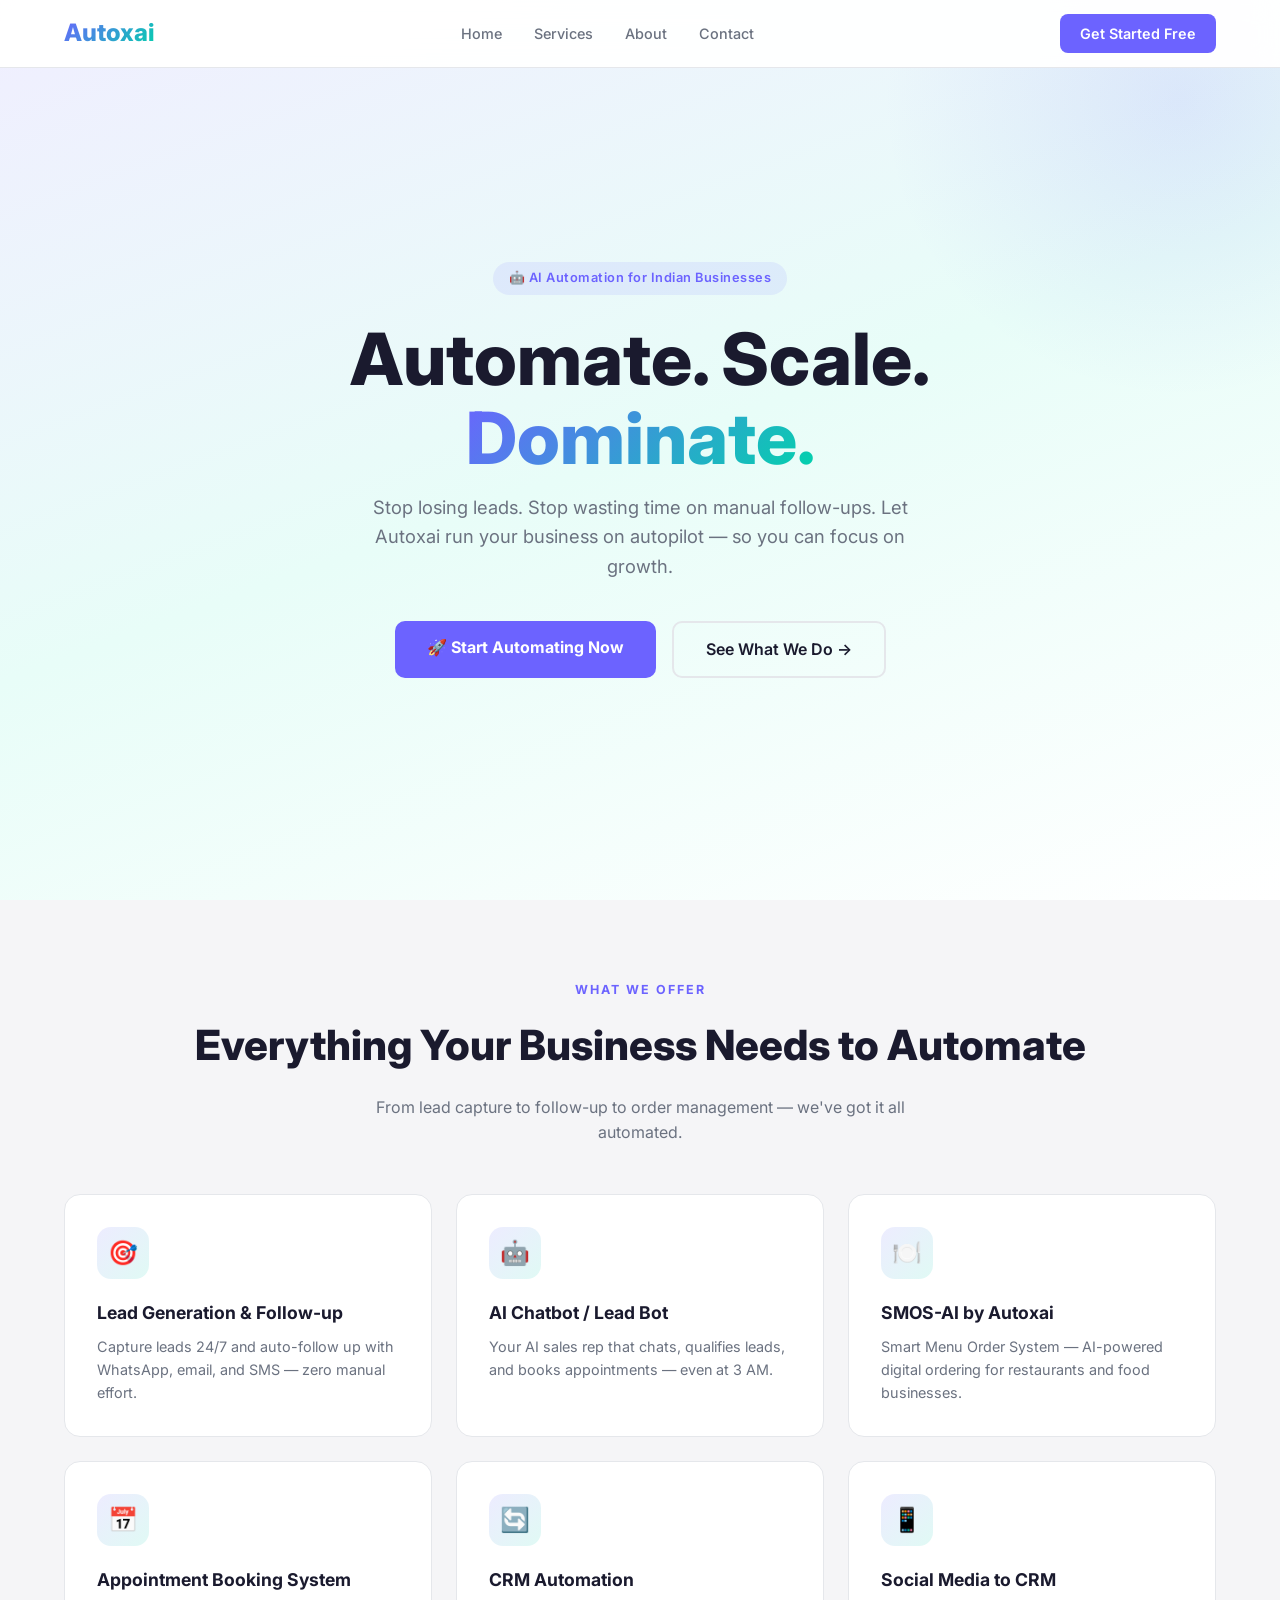
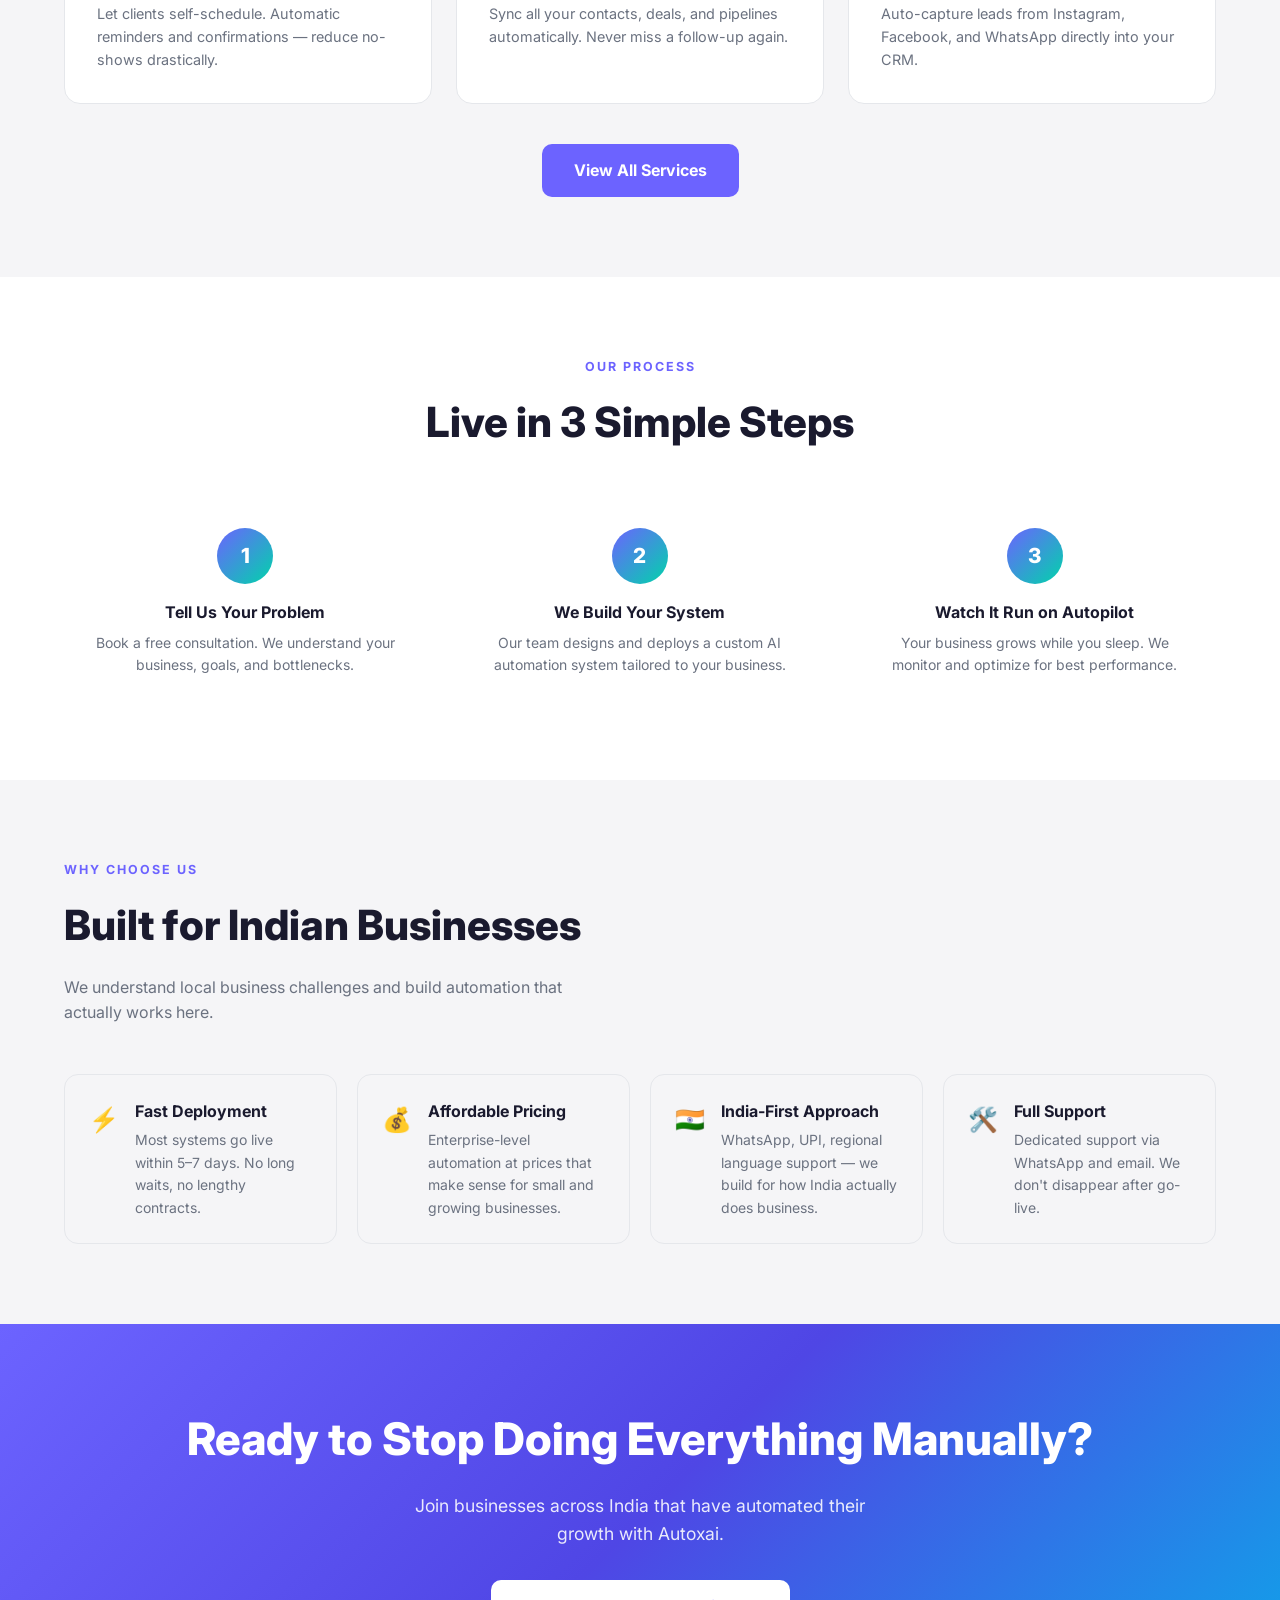
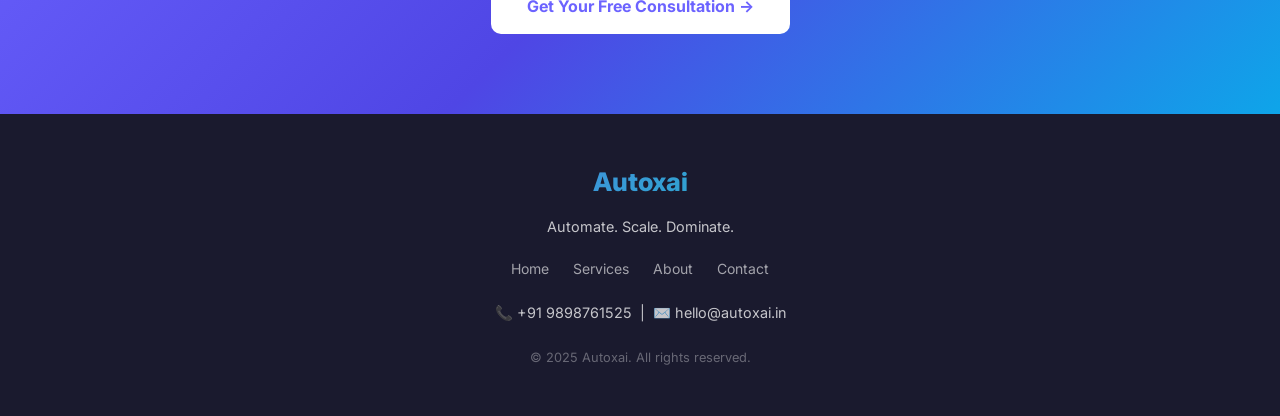
==== commit 11f47314: "clean URLs" ====
--- a/index.html
+++ b/index.html
@@ -12,12 +12,12 @@
 <body>
 
 <nav>
-  <a href="index.html" class="logo">Autox<span style="color:var(--accent2)">ai</span></a>
+  <a href="/" class="logo">Autox<span style="color:var(--accent2)">ai</span></a>
   <ul class="nav-links">
-    <li><a href="index.html">Home</a></li>
-    <li><a href="services.html">Services</a></li>
-    <li><a href="about.html">About</a></li>
-    <li><a href="contact.html">Contact</a></li>
+    <li><a href="/">Home</a></li>
+    <li><a href="/services">Services</a></li>
+    <li><a href="/about">About</a></li>
+    <li><a href="/contact">Contact</a></li>
   </ul>
   <a href="https://forms.gle/krrC5YGLVL2bGuEB9" target="_blank" class="nav-cta">Get Started Free</a>
   <button class="hamburger" aria-label="Menu">
@@ -25,7 +25,6 @@
   </button>
 </nav>
 
-<!-- HERO -->
 <section class="hero">
   <div>
     <div class="hero-badge">🤖 AI Automation for Indian Businesses</div>
@@ -33,12 +32,11 @@
     <p>Stop losing leads. Stop wasting time on manual follow-ups. Let Autoxai run your business on autopilot — so you can focus on growth.</p>
     <div class="hero-btns">
       <a href="https://forms.gle/krrC5YGLVL2bGuEB9" target="_blank" class="btn-primary">🚀 Start Automating Now</a>
-      <a href="services.html" class="btn-secondary">See What We Do →</a>
+      <a href="/services" class="btn-secondary">See What We Do →</a>
     </div>
   </div>
 </section>
 
-<!-- SERVICES PREVIEW -->
 <section class="services-bg">
   <div class="section-head center">
     <div class="section-label">What We Offer</div>
@@ -78,11 +76,10 @@
     </div>
   </div>
   <div style="text-align:center; margin-top:2.5rem;">
-    <a href="services.html" class="btn-primary">View All Services</a>
+    <a href="/services" class="btn-primary">View All Services</a>
   </div>
 </section>
 
-<!-- HOW IT WORKS -->
 <section>
   <div class="section-head center">
     <div class="section-label">Our Process</div>
@@ -107,7 +104,6 @@
   </div>
 </section>
 
-<!-- WHY AUTOXAI -->
 <section class="services-bg">
   <div class="section-head">
     <div class="section-label">Why Choose Us</div>
@@ -146,7 +142,6 @@
   </div>
 </section>
 
-<!-- CTA STRIP -->
 <section class="cta-section">
   <h2>Ready to Stop Doing Everything Manually?</h2>
   <p>Join businesses across India that have automated their growth with Autoxai.</p>
@@ -157,10 +152,10 @@
   <div class="footer-logo">Autoxai</div>
   <p>Automate. Scale. Dominate.</p>
   <div class="footer-links">
-    <a href="index.html">Home</a>
-    <a href="services.html">Services</a>
-    <a href="about.html">About</a>
-    <a href="contact.html">Contact</a>
+    <a href="/">Home</a>
+    <a href="/services">Services</a>
+    <a href="/about">About</a>
+    <a href="/contact">Contact</a>
   </div>
   <p>📞 +91 9898761525 &nbsp;|&nbsp; ✉️ hello@autoxai.in</p>
   <div class="footer-bottom">© 2025 Autoxai. All rights reserved.</div>
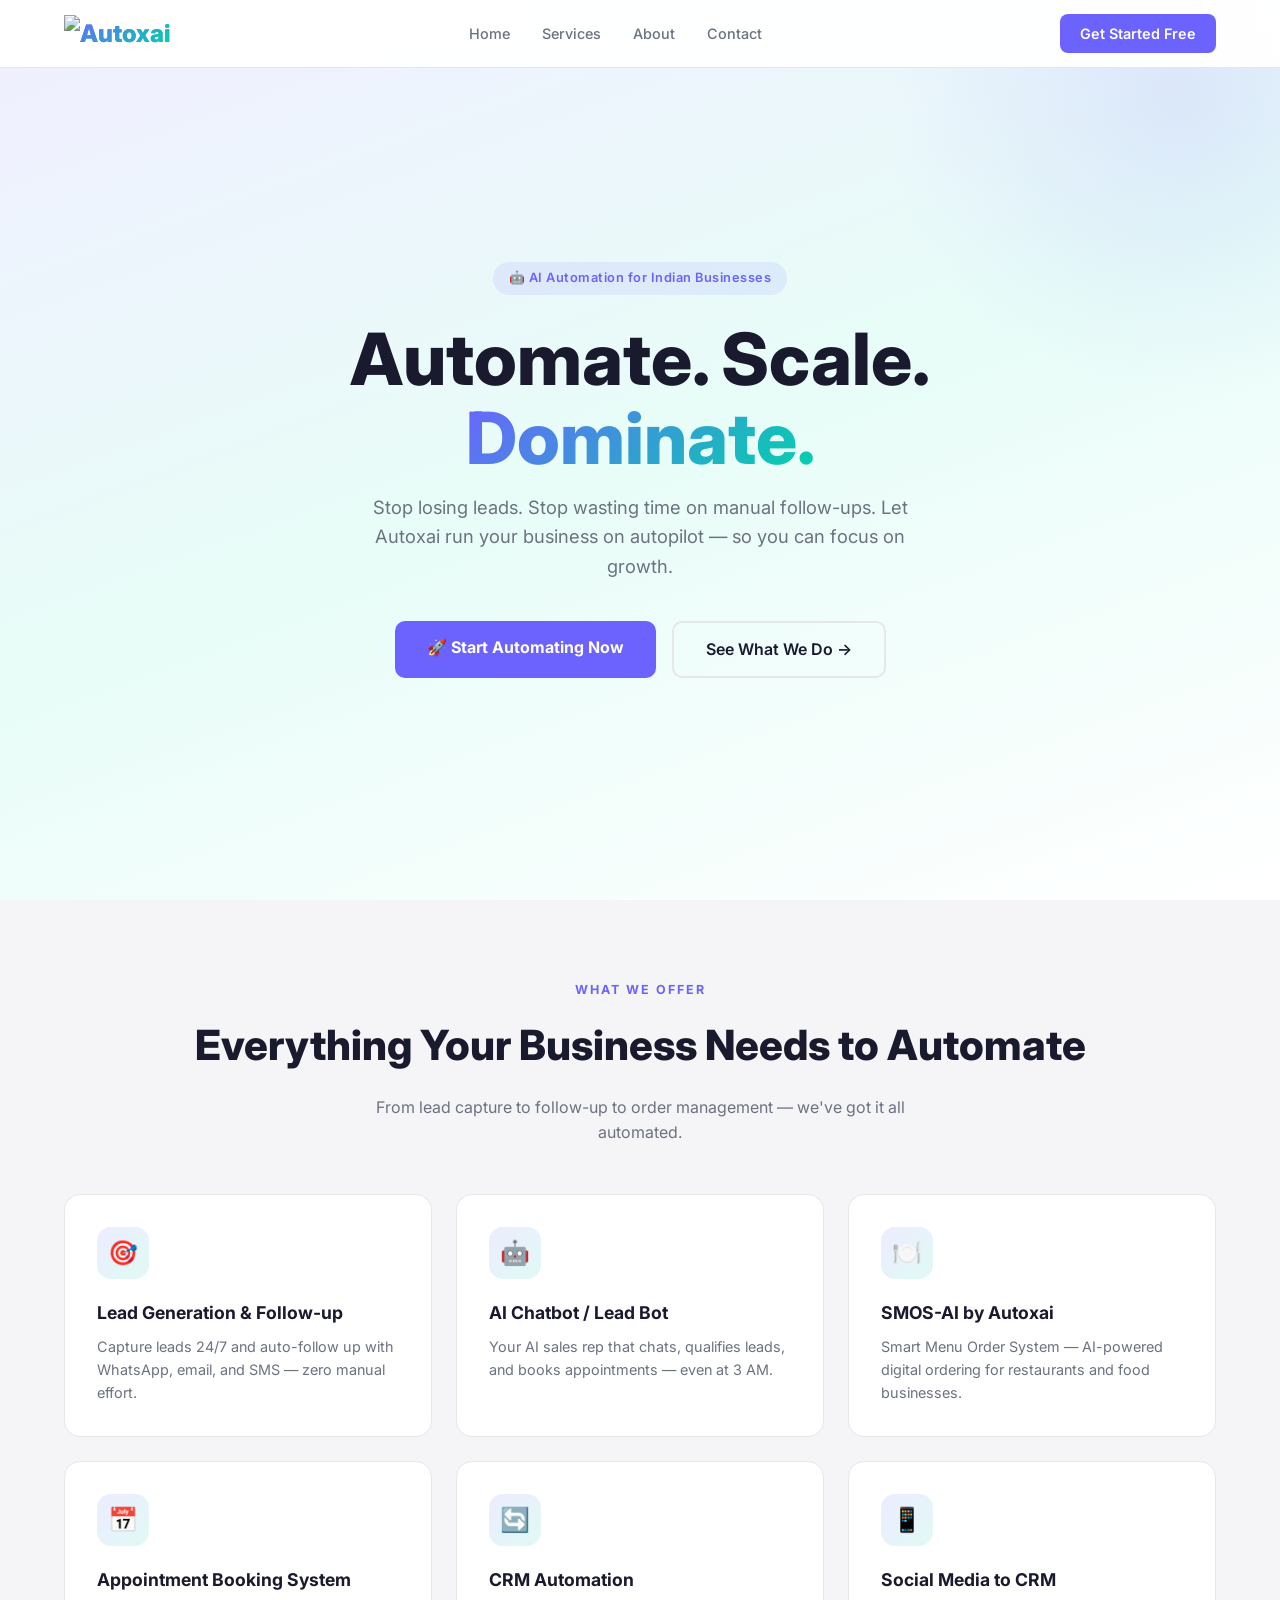
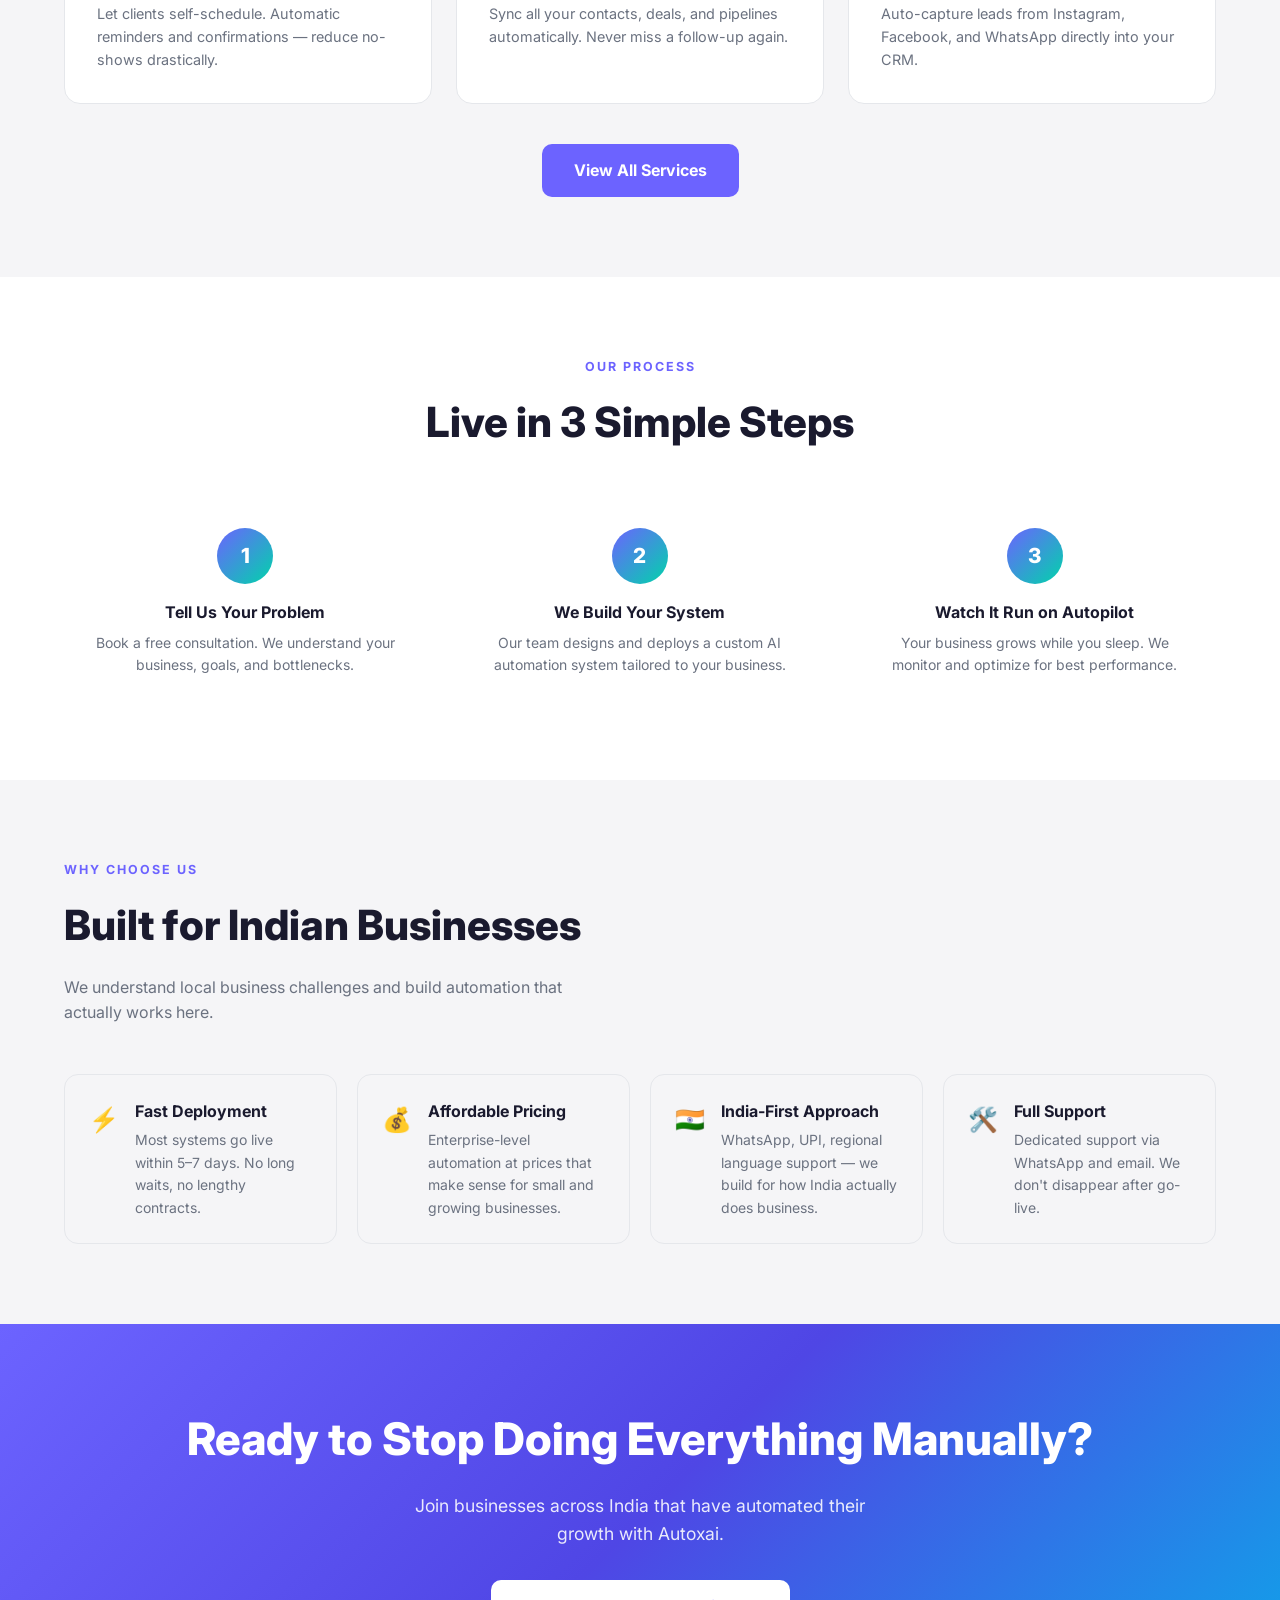
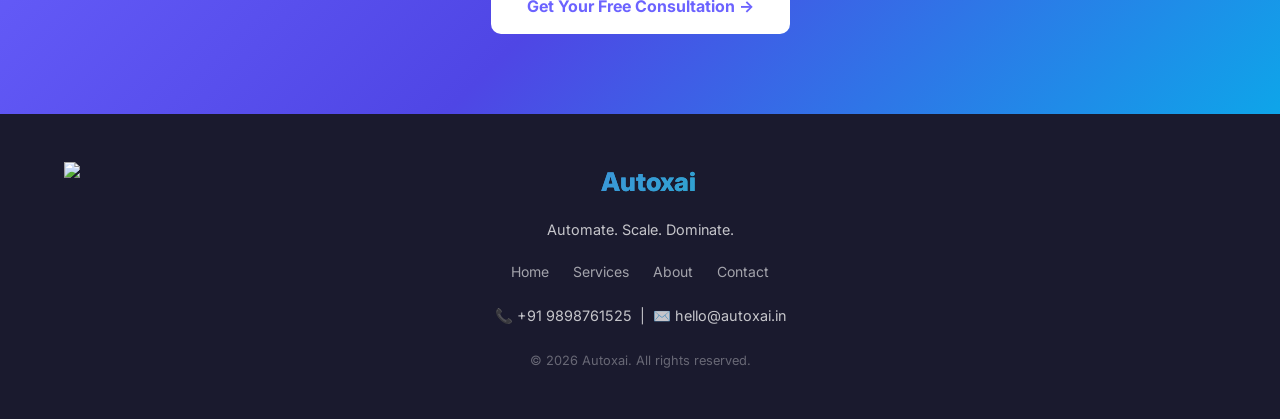
==== commit 15a0dc81: "add logo" ====
--- a/index.html
+++ b/index.html
@@ -12,7 +12,9 @@
 <body>
 
 <nav>
-  <a href="/" class="logo">Autox<span style="color:var(--accent2)">ai</span></a>
+  <a href="/" class="logo">
+  <img src="assets/images/logo.png" alt="Autoxai" style="height:38px; width:auto; display:block;" />
+</a>
   <ul class="nav-links">
     <li><a href="/">Home</a></li>
     <li><a href="/services">Services</a></li>
@@ -149,7 +151,9 @@
 </section>
 
 <footer>
-  <div class="footer-logo">Autoxai</div>
+  <div class="footer-logo">
+  <img src="assets/images/logo.png" alt="Autoxai" style="height:44px; width:auto; display:block; margin:0 auto;" />
+</div>
   <p>Automate. Scale. Dominate.</p>
   <div class="footer-links">
     <a href="/">Home</a>
@@ -158,7 +162,7 @@
     <a href="/contact">Contact</a>
   </div>
   <p>📞 +91 9898761525 &nbsp;|&nbsp; ✉️ hello@autoxai.in</p>
-  <div class="footer-bottom">© 2025 Autoxai. All rights reserved.</div>
+  <div class="footer-bottom">© 2026 Autoxai. All rights reserved.</div>
 </footer>
 
 <script src="js/script.js"></script>
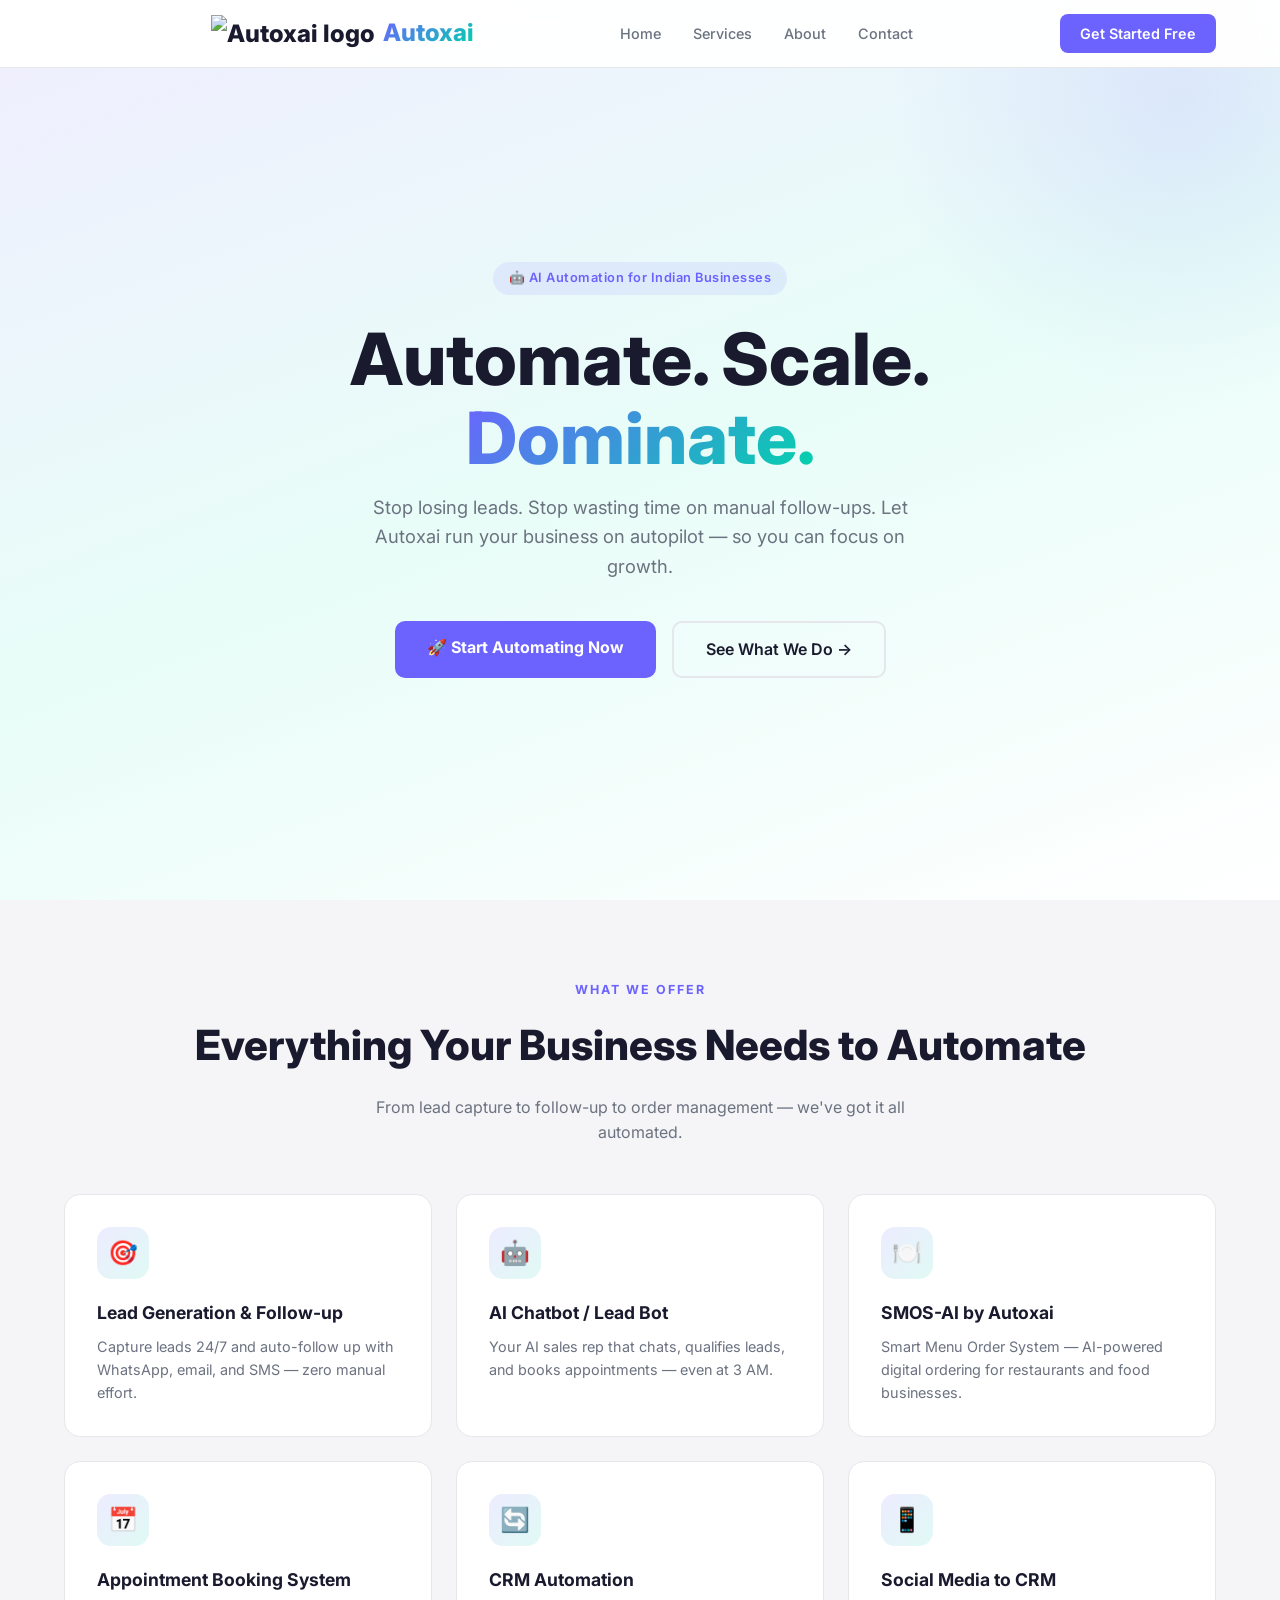
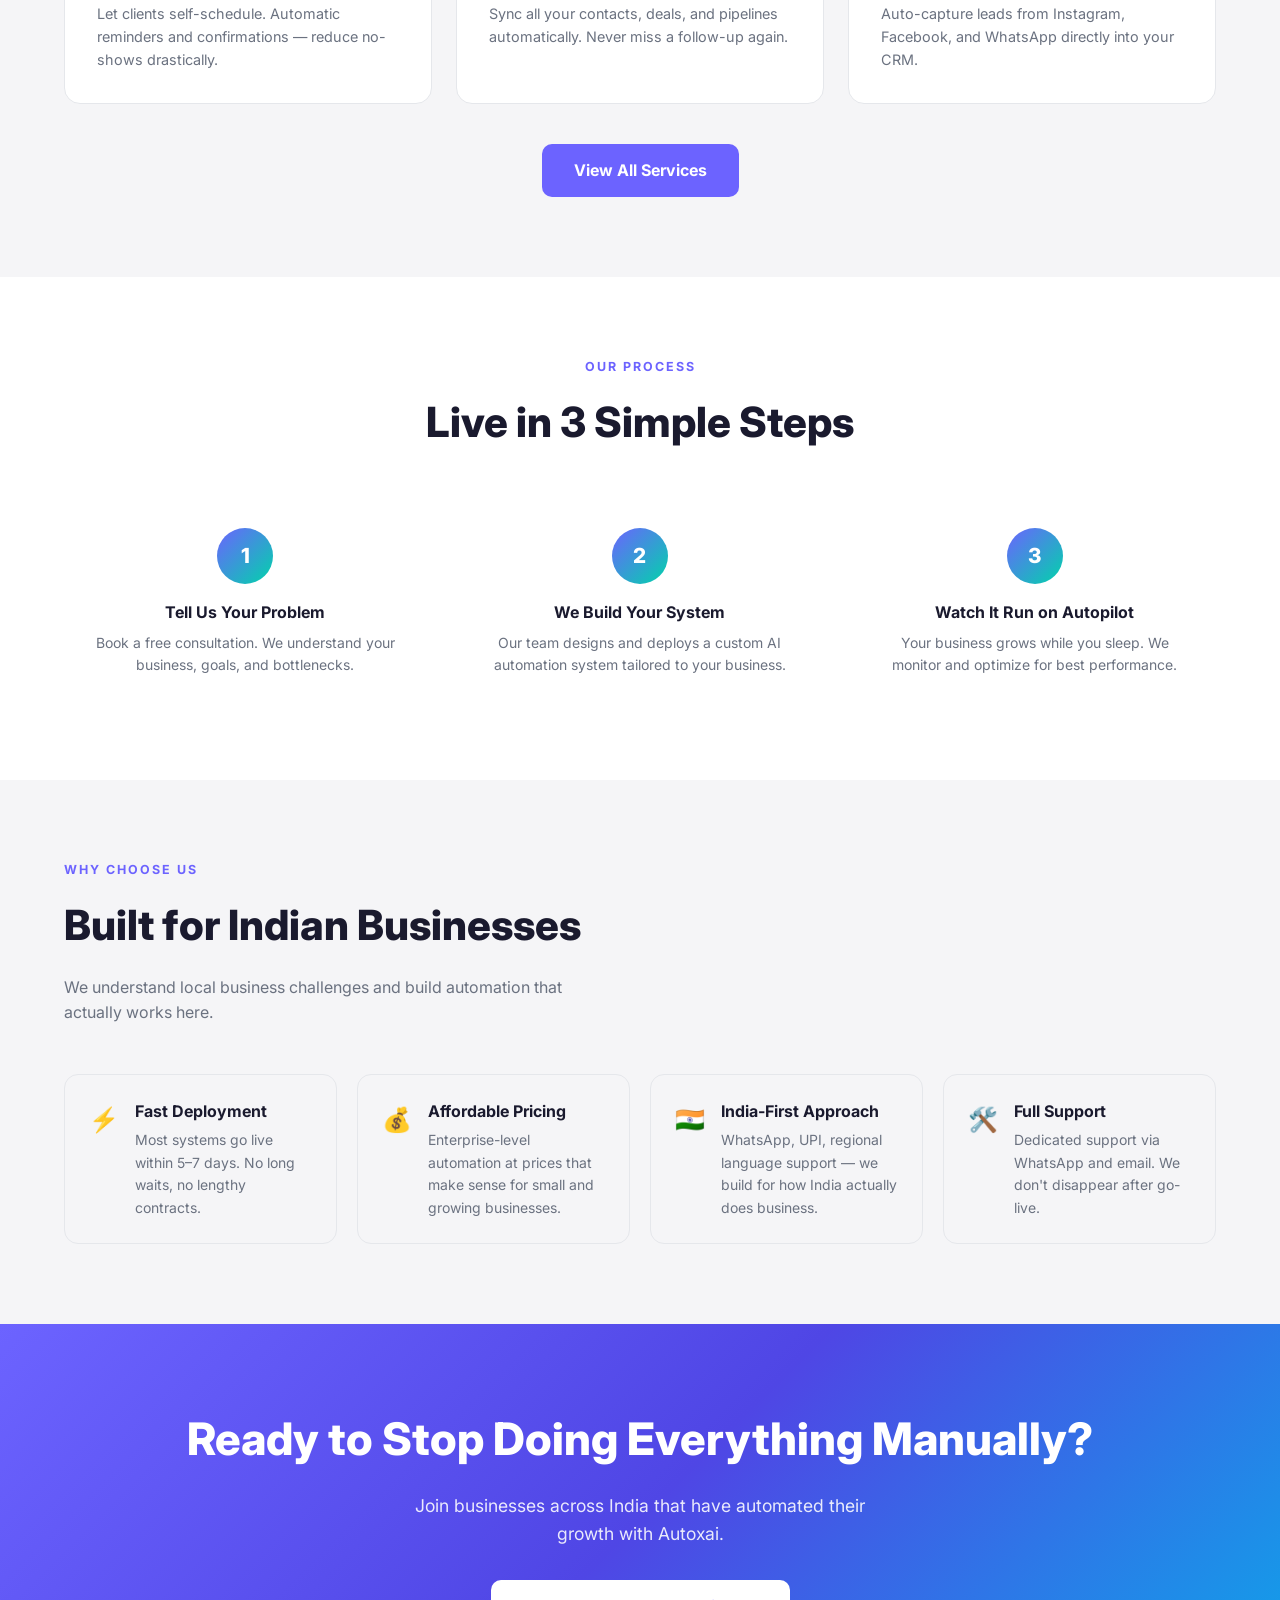
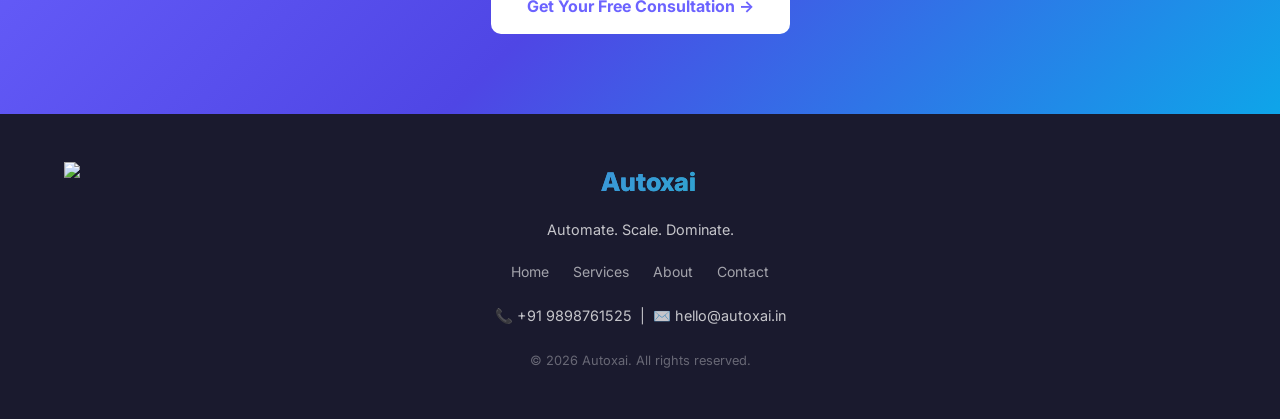
==== commit c63725b4: "logo with text" ====
--- a/index.html
+++ b/index.html
@@ -13,7 +13,9 @@
 
 <nav>
   <a href="/" class="logo">
-  <img src="assets/images/logo.png" alt="Autoxai" style="height:38px; width:auto; display:block;" />
+  <a href="/" class="logo" style="display:flex; align-items:center; gap:8px; -webkit-text-fill-color:unset; background:none;">
+  <img src="assets/images/logo.png" alt="Autoxai logo" style="height:36px; width:auto; display:block;" />
+  <span style="background:linear-gradient(135deg,var(--accent),var(--accent2)); -webkit-background-clip:text; -webkit-text-fill-color:transparent; background-clip:text;">Autoxai</span>
 </a>
   <ul class="nav-links">
     <li><a href="/">Home</a></li>
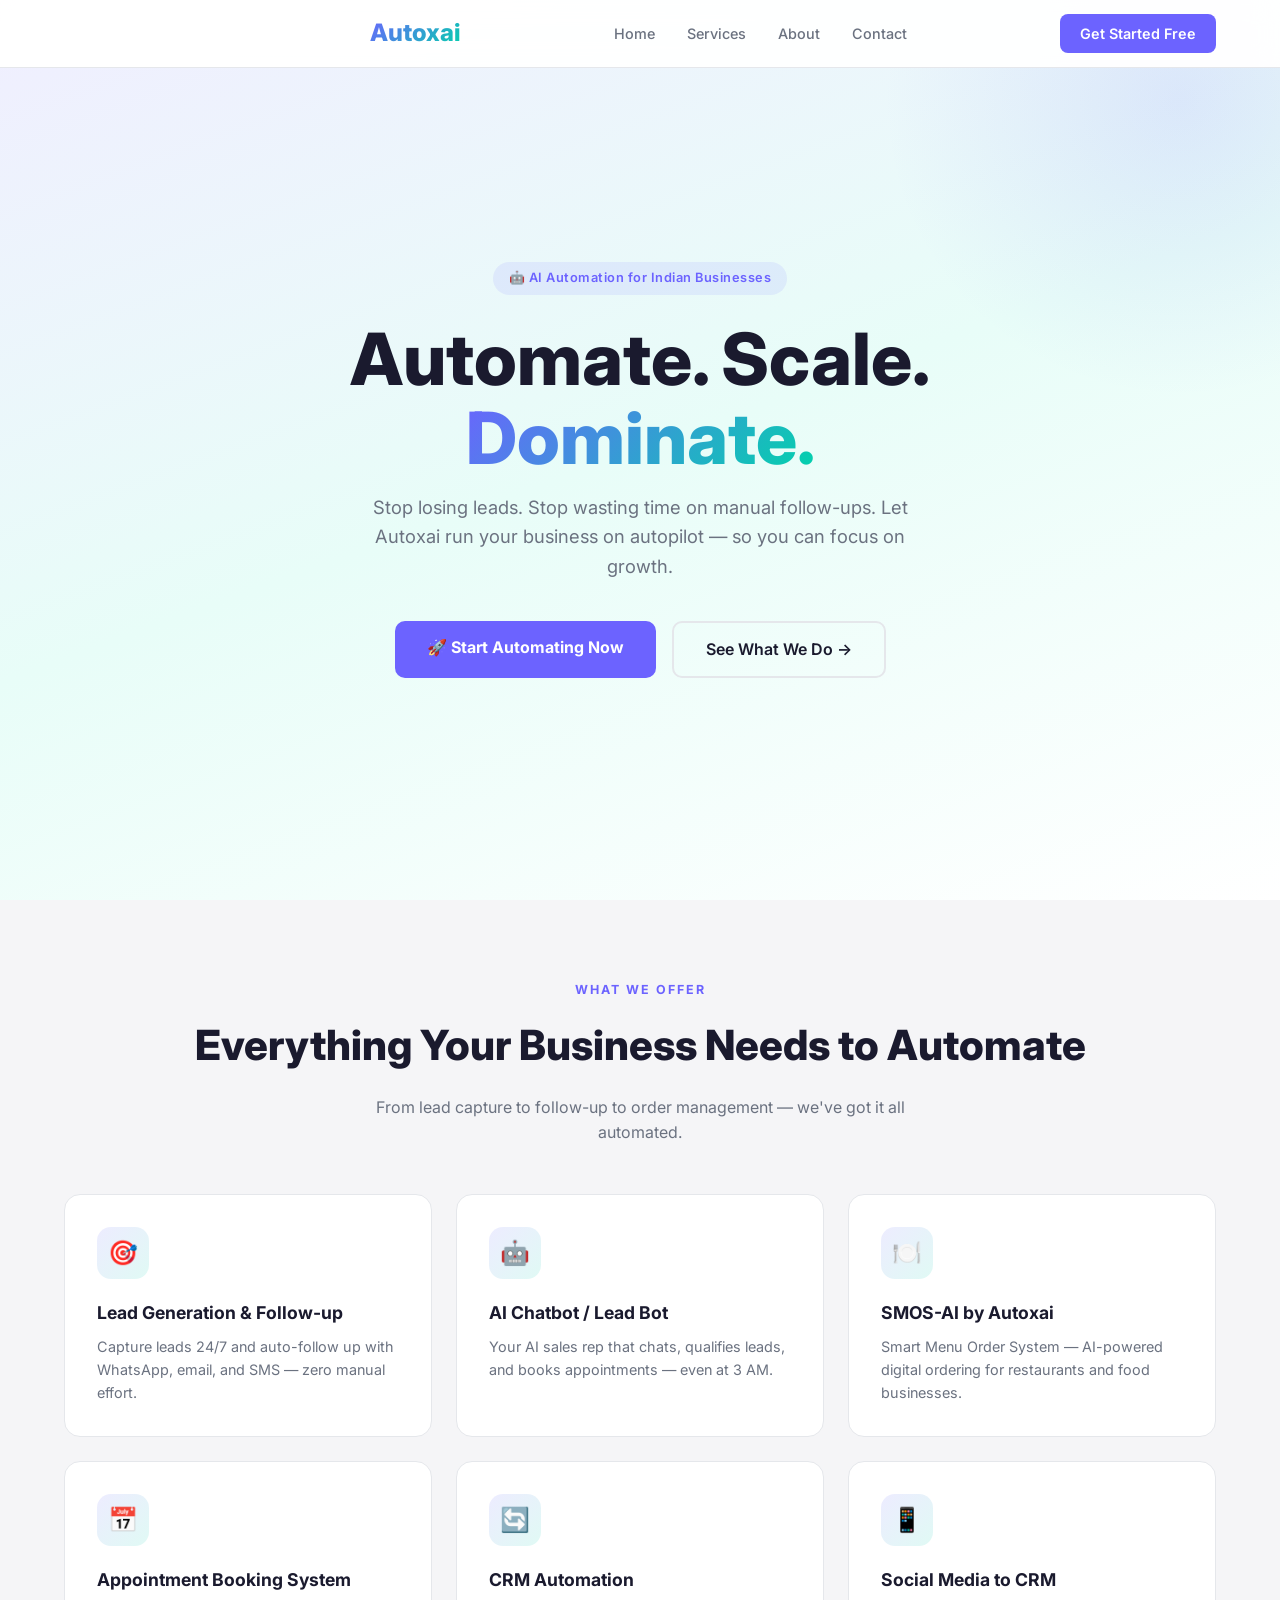
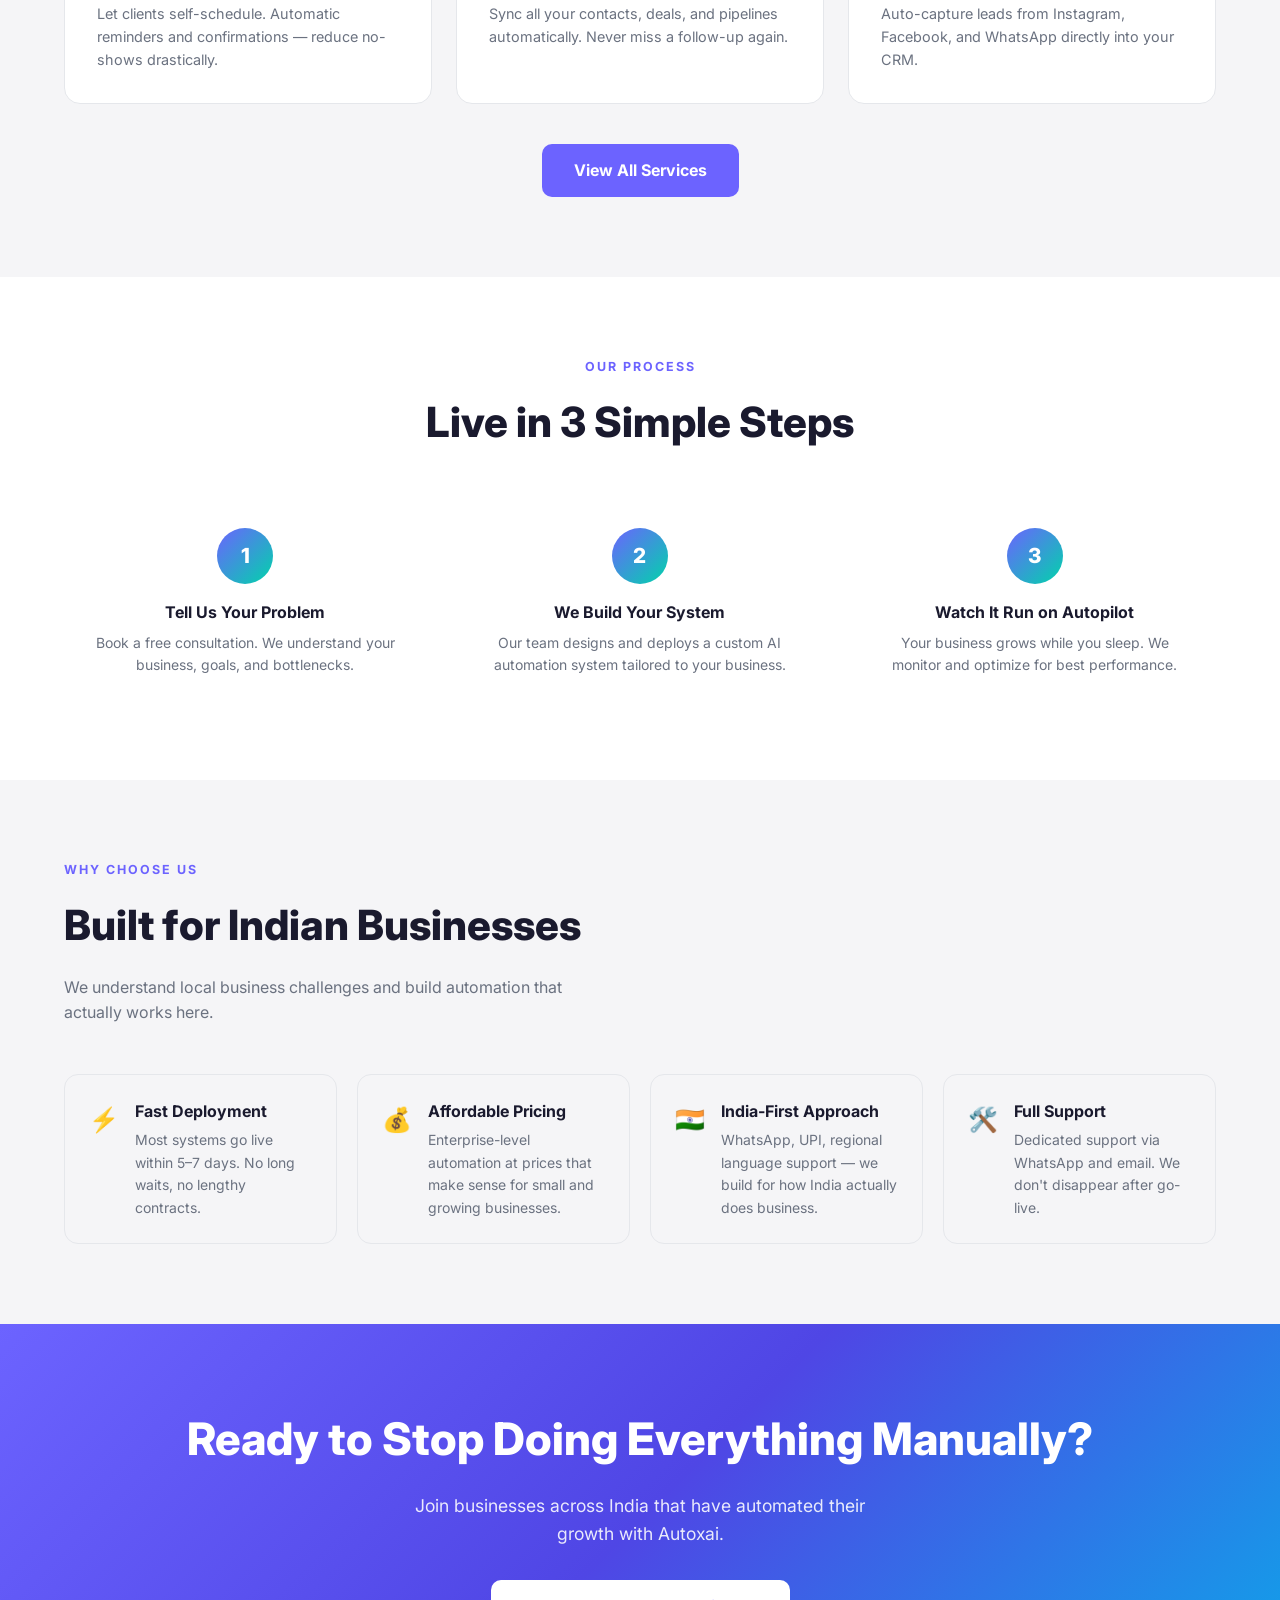
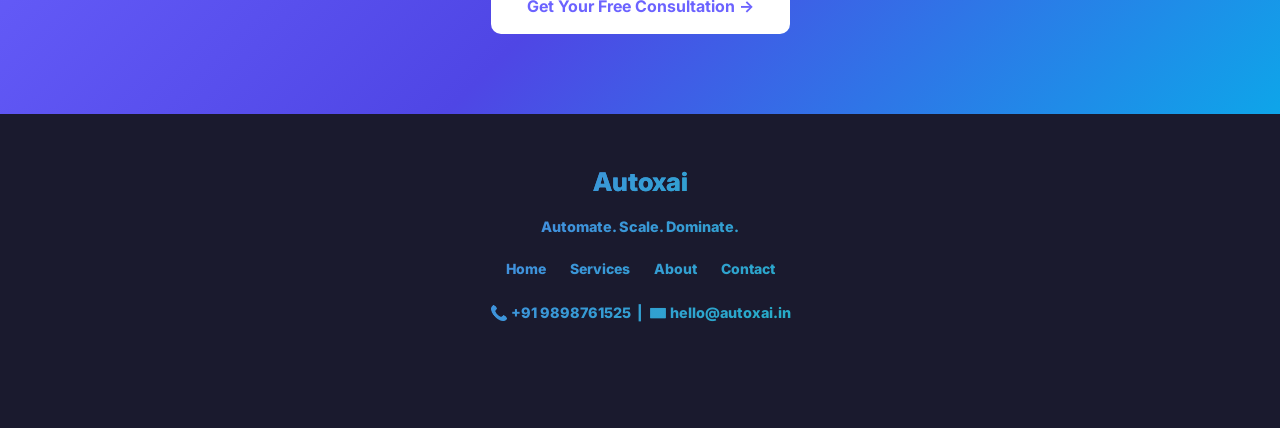
==== commit 3c4d8484: "removed logo" ====
--- a/index.html
+++ b/index.html
@@ -14,9 +14,7 @@
 <nav>
   <a href="/" class="logo">
   <a href="/" class="logo" style="display:flex; align-items:center; gap:8px; -webkit-text-fill-color:unset; background:none;">
-  <img src="assets/images/logo.png" alt="Autoxai logo" style="height:36px; width:auto; display:block;" />
-  <span style="background:linear-gradient(135deg,var(--accent),var(--accent2)); -webkit-background-clip:text; -webkit-text-fill-color:transparent; background-clip:text;">Autoxai</span>
-</a>
+    <a href="/" class="logo">Autox<span style="color:var(--accent2)">ai</span></a>
   <ul class="nav-links">
     <li><a href="/">Home</a></li>
     <li><a href="/services">Services</a></li>
@@ -154,8 +152,7 @@
 
 <footer>
   <div class="footer-logo">
-  <img src="assets/images/logo.png" alt="Autoxai" style="height:44px; width:auto; display:block; margin:0 auto;" />
-</div>
+  <div class="footer-logo">Autoxai</div>
   <p>Automate. Scale. Dominate.</p>
   <div class="footer-links">
     <a href="/">Home</a>
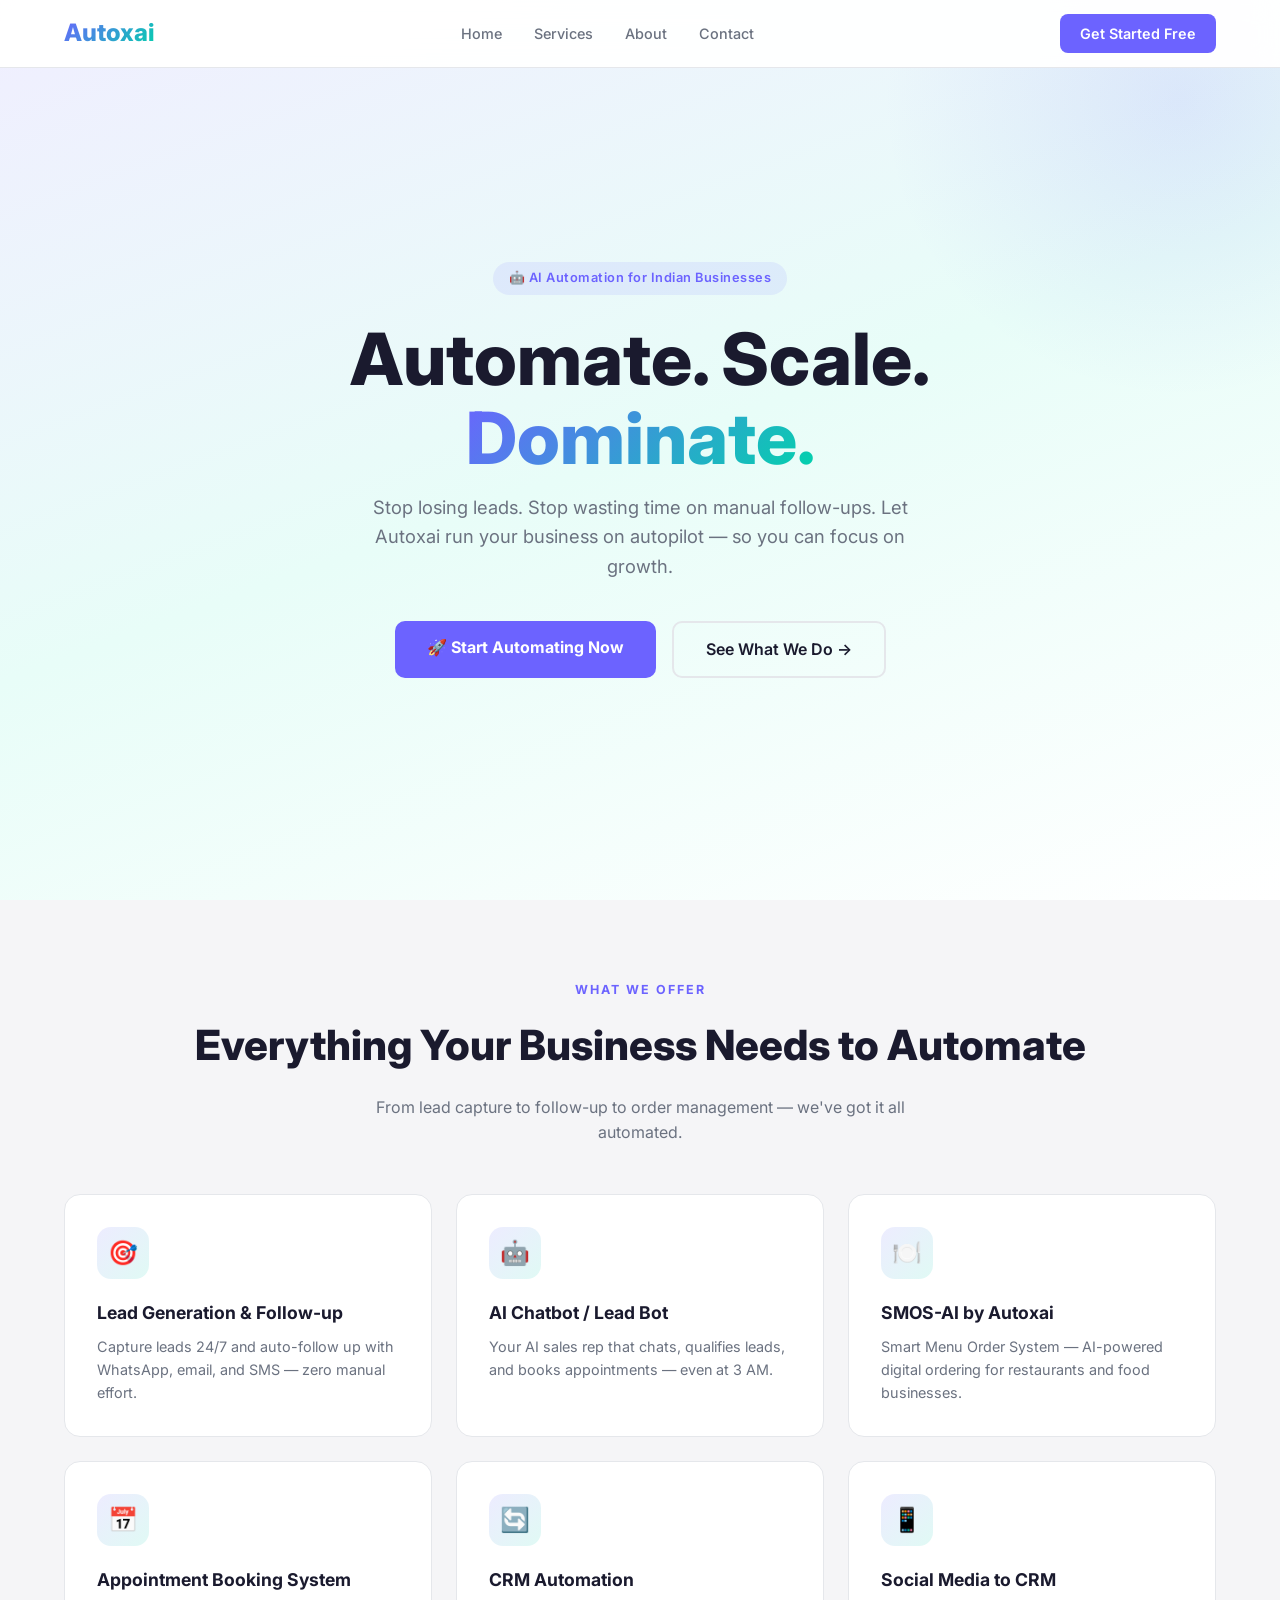
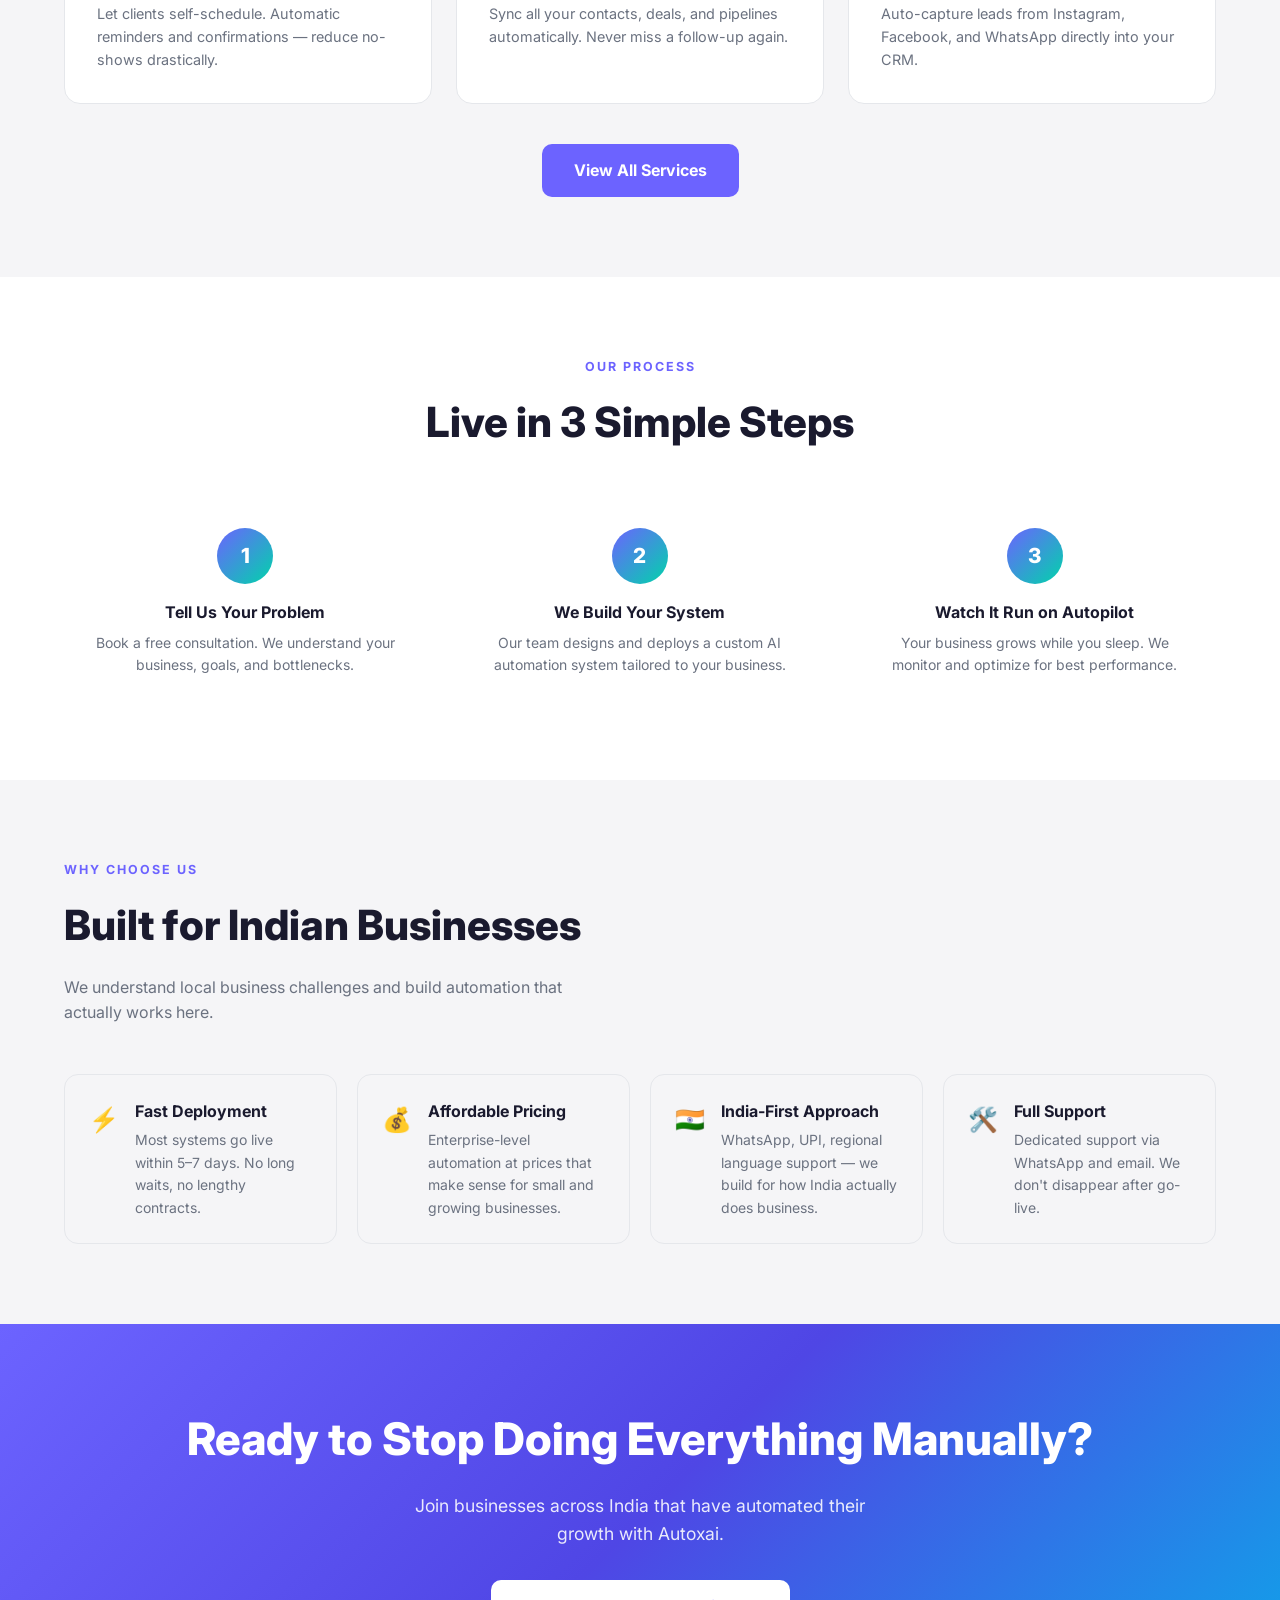
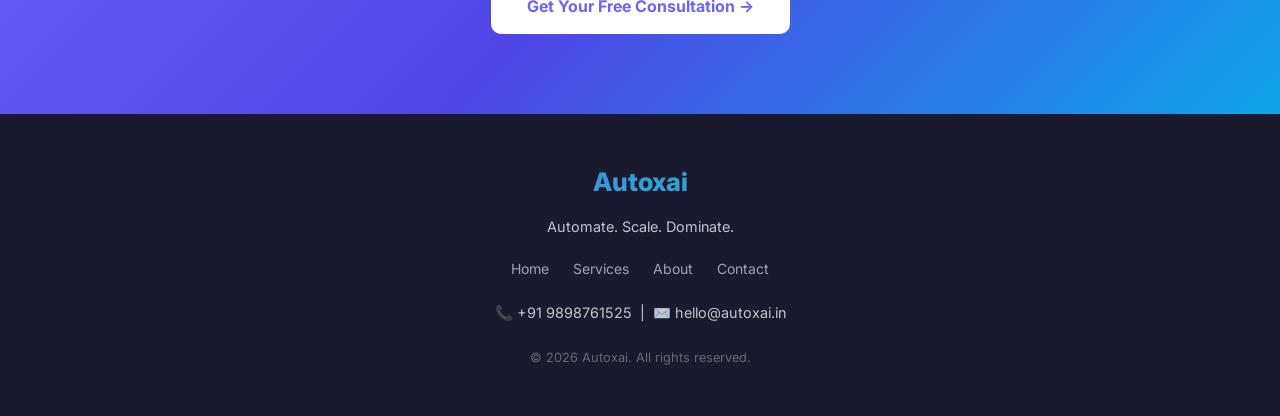
==== commit 0b70f45f: "fixed website" ====
--- a/index.html
+++ b/index.html
@@ -12,9 +12,7 @@
 <body>
 
 <nav>
-  <a href="/" class="logo">
-  <a href="/" class="logo" style="display:flex; align-items:center; gap:8px; -webkit-text-fill-color:unset; background:none;">
-    <a href="/" class="logo">Autox<span style="color:var(--accent2)">ai</span></a>
+  <a href="/" class="logo">Autox<span style="color:var(--accent2)">ai</span></a>
   <ul class="nav-links">
     <li><a href="/">Home</a></li>
     <li><a href="/services">Services</a></li>
@@ -151,7 +149,6 @@
 </section>
 
 <footer>
-  <div class="footer-logo">
   <div class="footer-logo">Autoxai</div>
   <p>Automate. Scale. Dominate.</p>
   <div class="footer-links">
